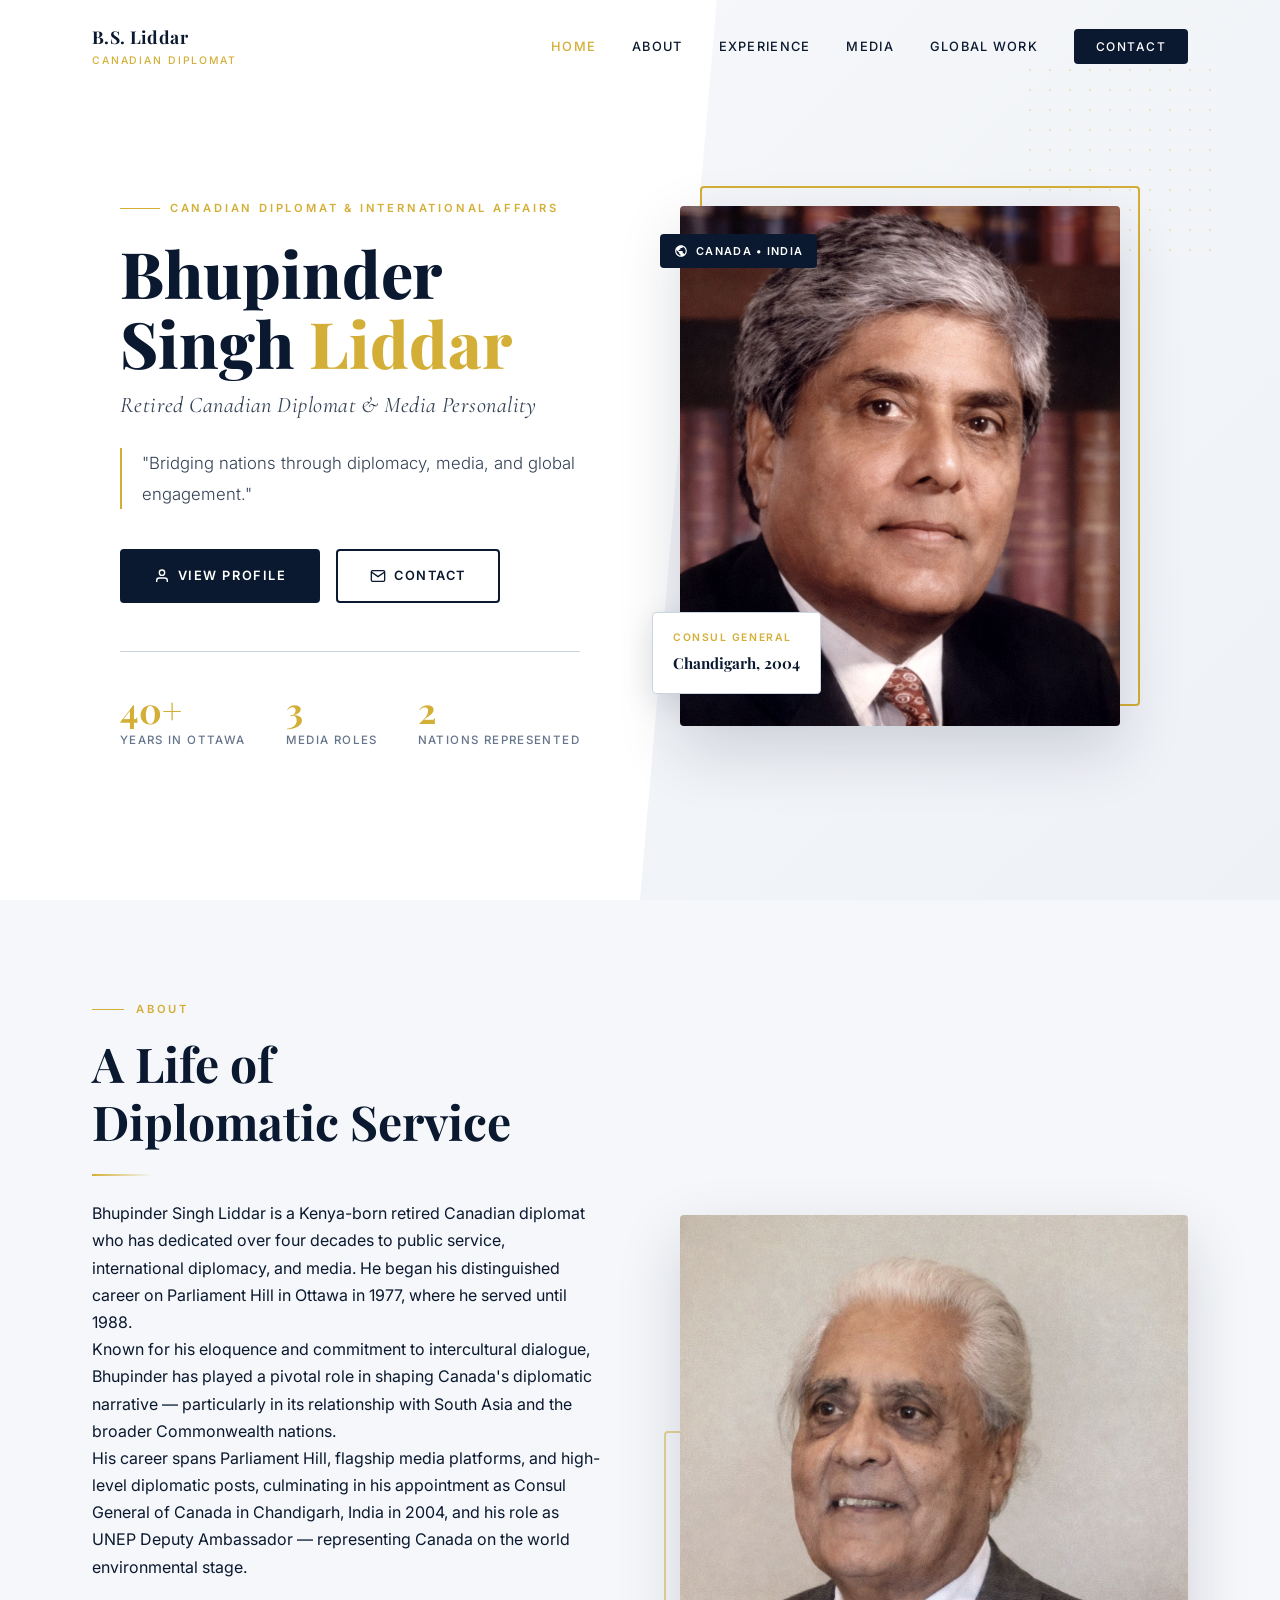
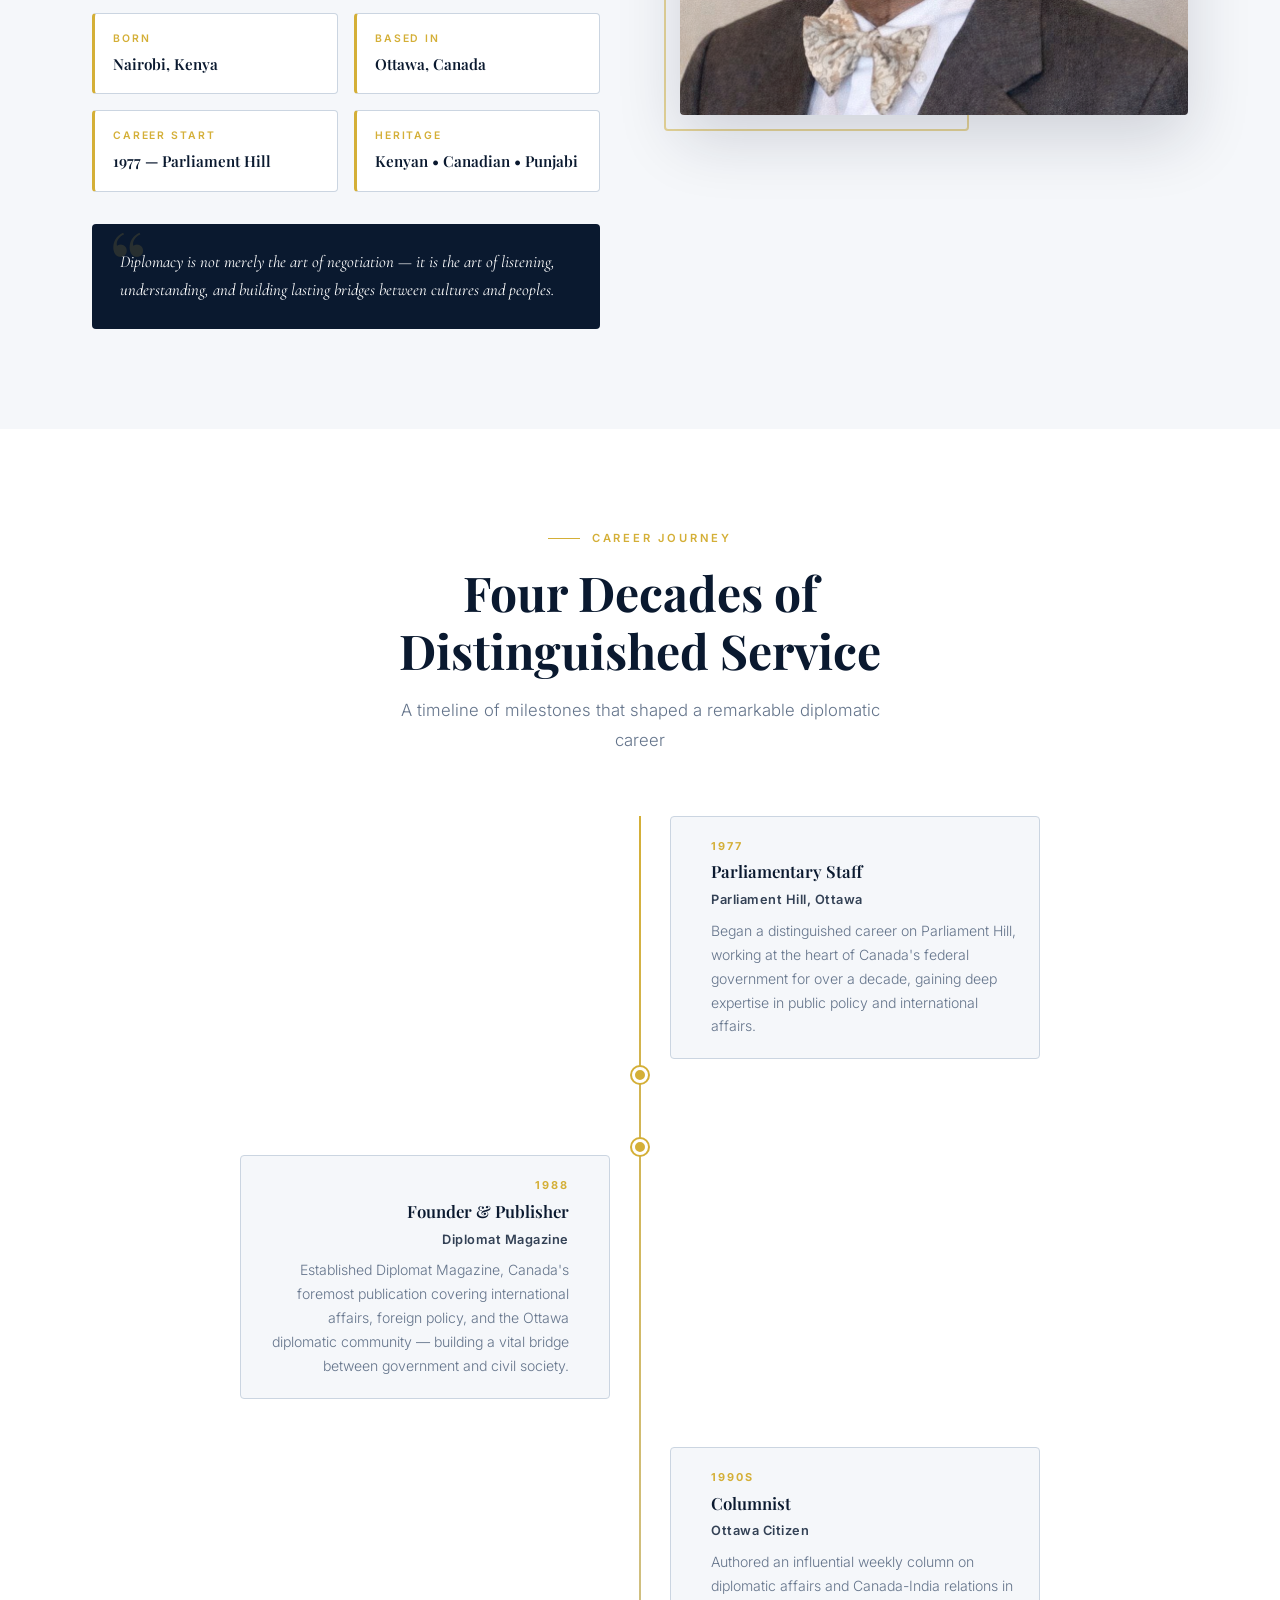
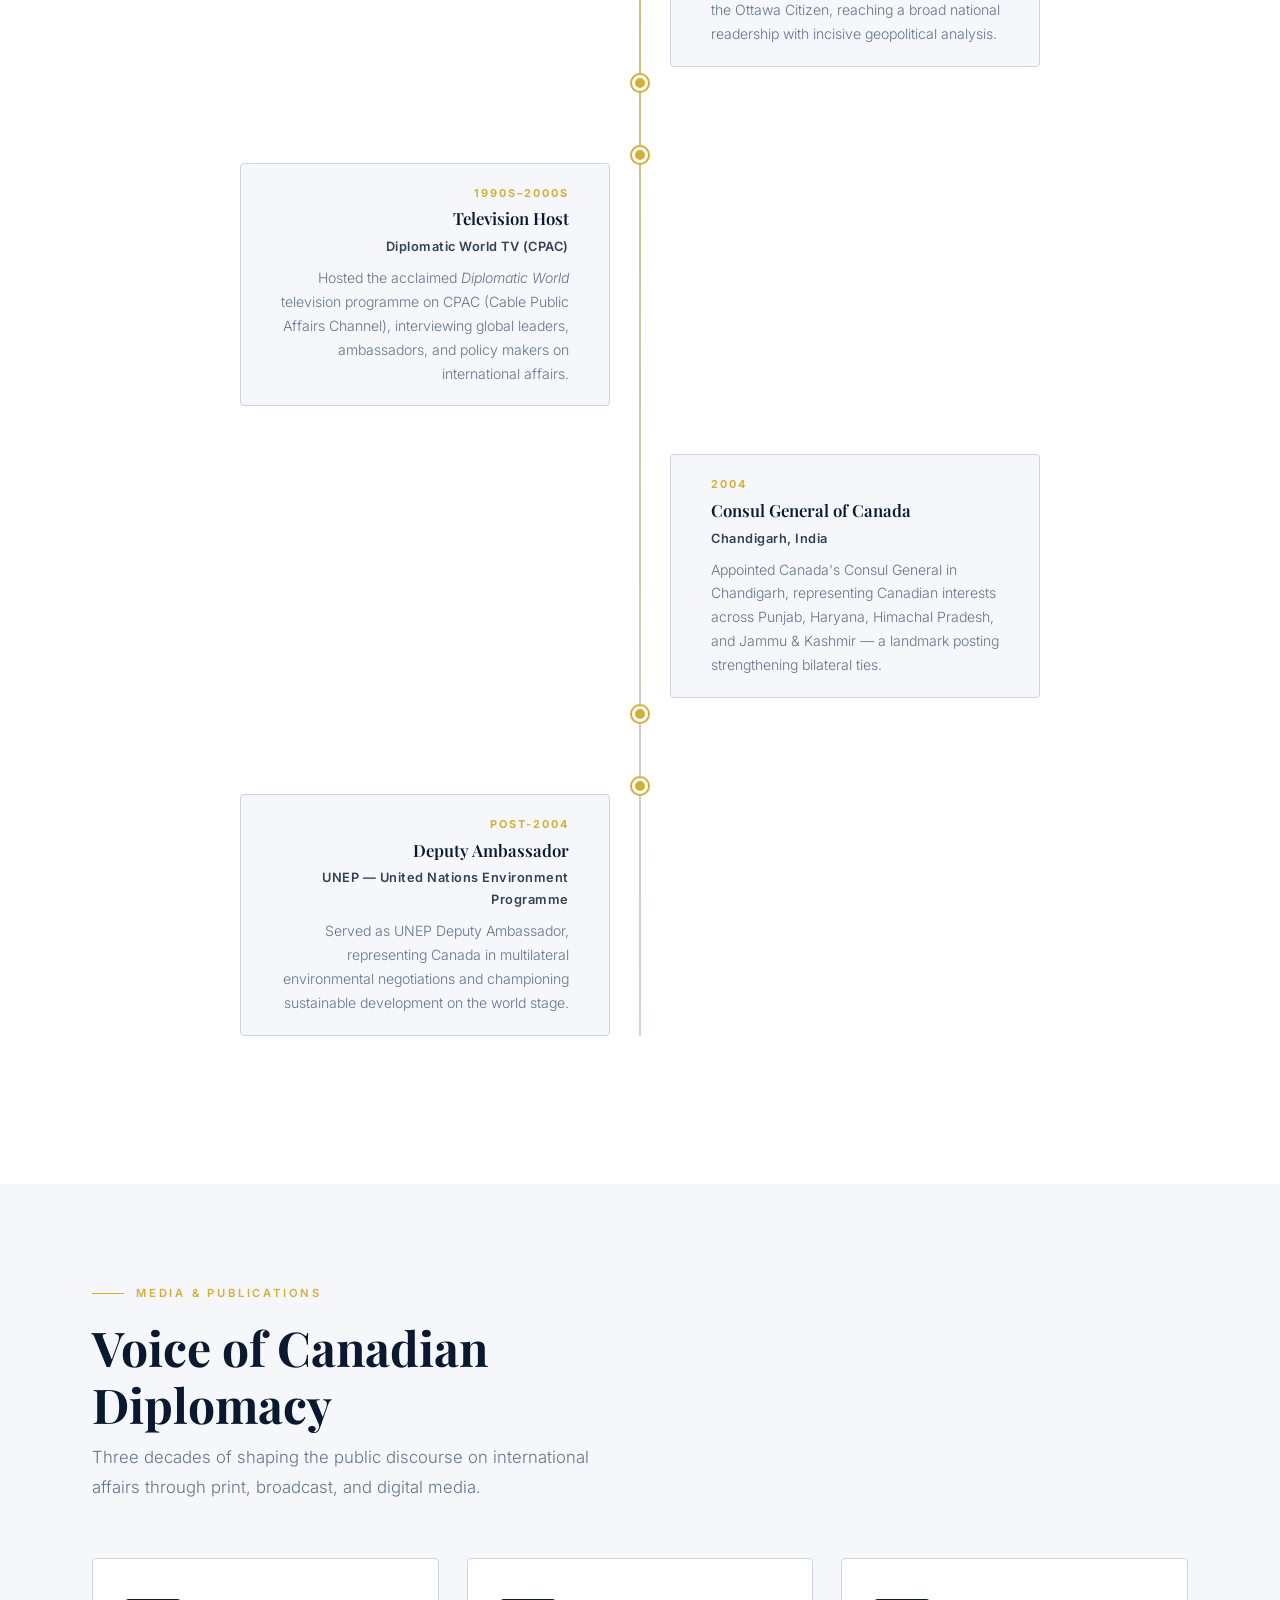
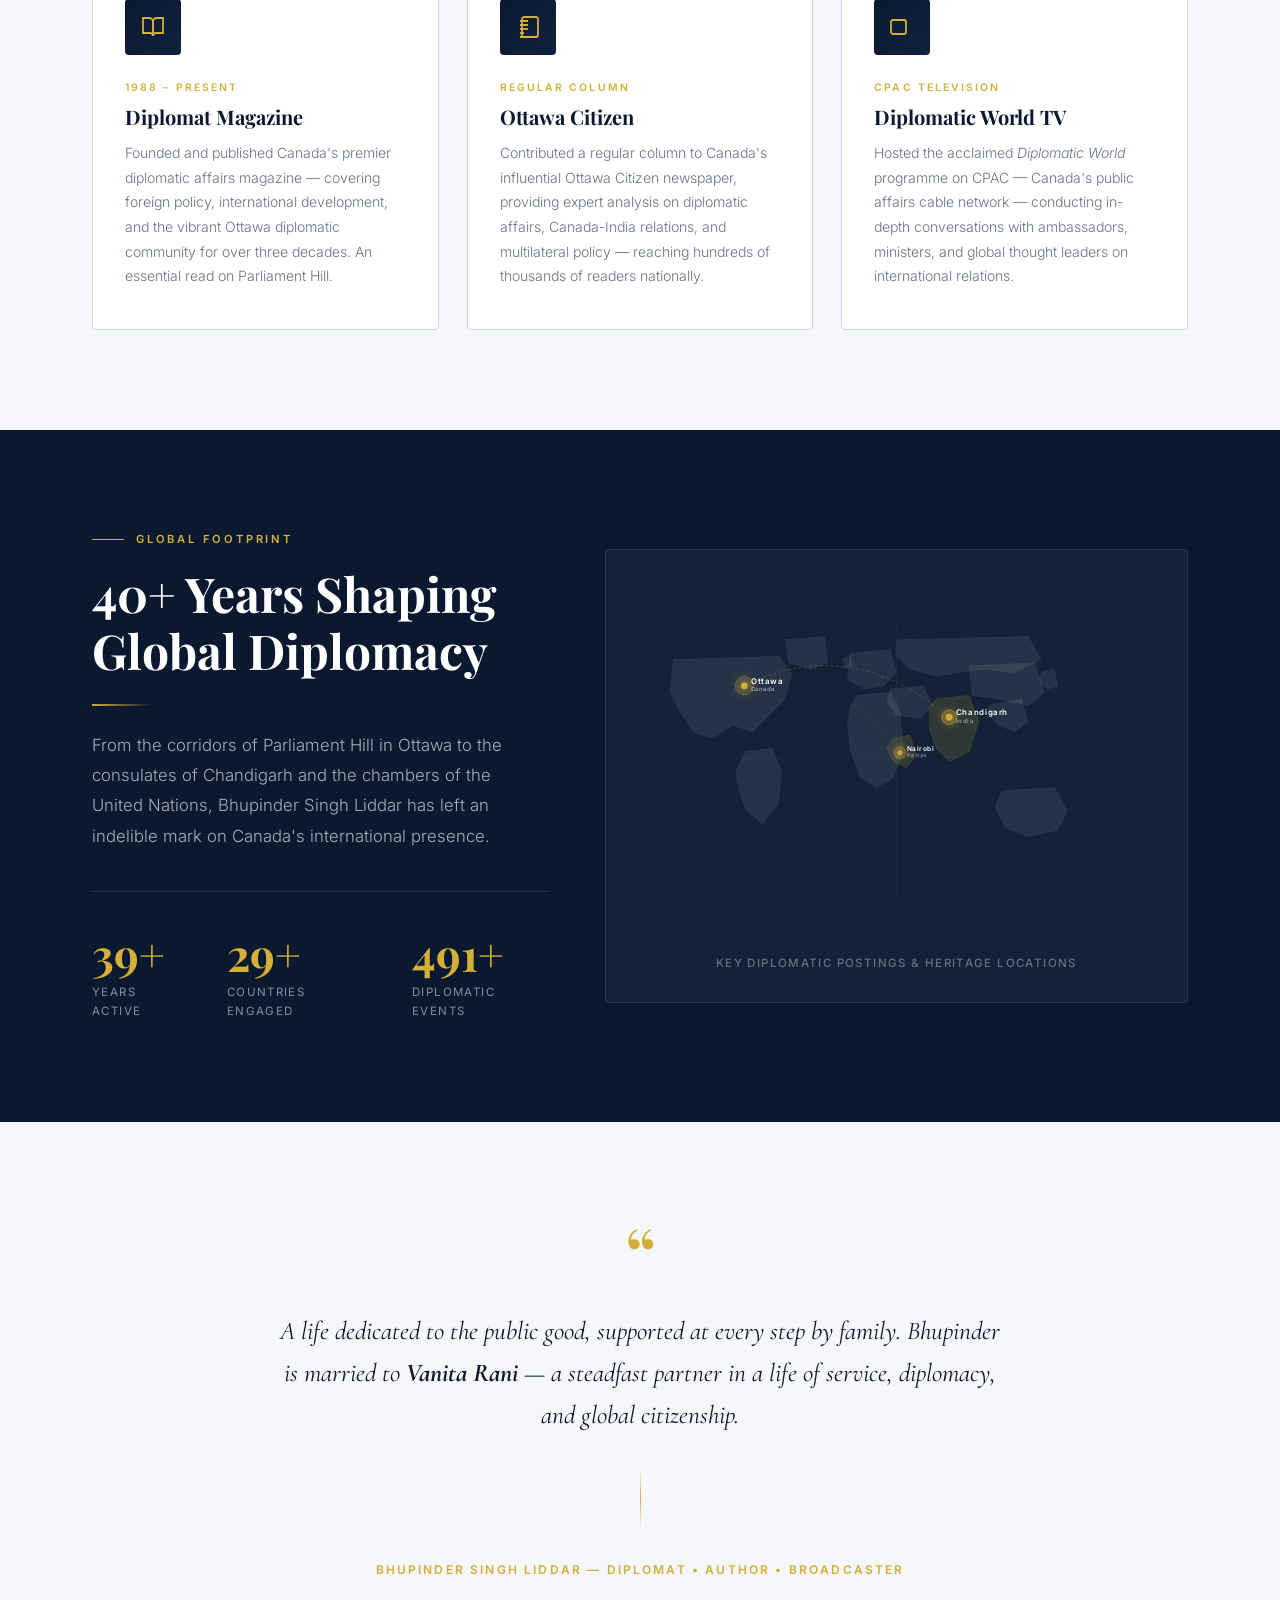
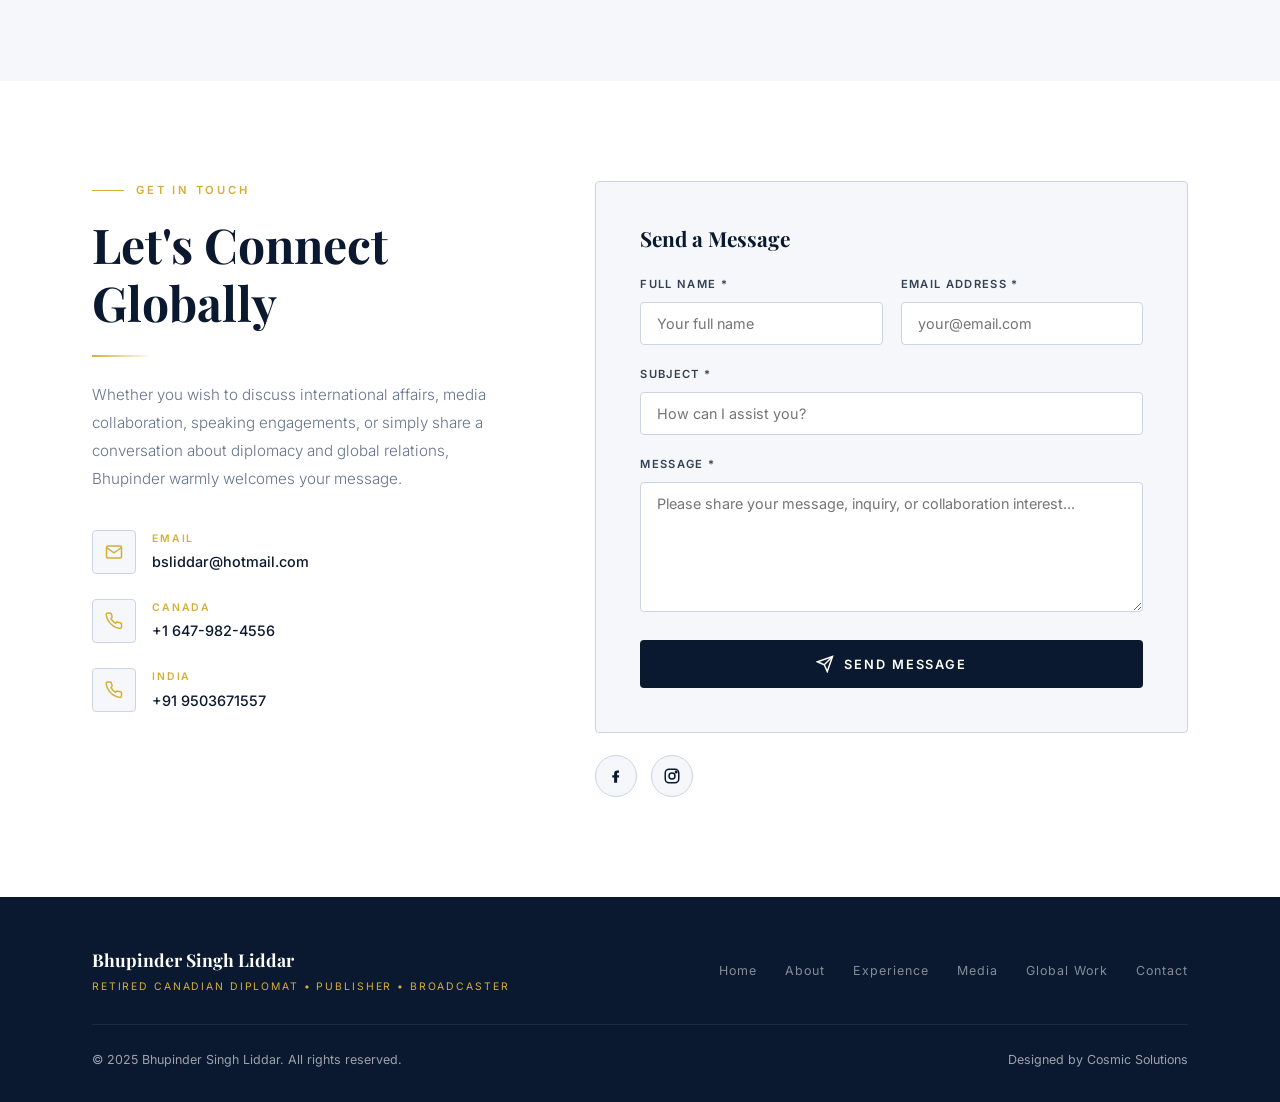
==== index.html @ 16ecab84 "Initial commit - Bhupinder Liddar Portfolio Website" ====
<!DOCTYPE html>
<html lang="en">
<head>
  <meta charset="UTF-8" />
  <meta name="viewport" content="width=device-width, initial-scale=1.0" />
  <meta name="description" content="Bhupinder Singh Liddar — Retired Canadian Diplomat. 40+ years bridging nations through diplomacy, media, and global engagement. Former Consul General of Canada, UNEP Deputy Ambassador." />
  <meta name="keywords" content="Bhupinder Singh Liddar, Canadian Diplomat, Consul General Canada, UNEP, Diplomat Magazine, Ottawa, Parliament Hill, India-Canada relations" />
  <meta name="author" content="Bhupinder Singh Liddar" />
  <meta property="og:title" content="Bhupinder Singh Liddar | Retired Canadian Diplomat" />
  <meta property="og:description" content="Bridging nations through diplomacy, media, and global engagement." />
  <meta property="og:type" content="website" />
  <meta name="robots" content="index, follow" />
  <title>Bhupinder Singh Liddar | Retired Canadian Diplomat</title>
  <link rel="preconnect" href="https://fonts.googleapis.com" />
  <link rel="preconnect" href="https://fonts.gstatic.com" crossorigin />
  <link rel="stylesheet" href="css/style.css" />
</head>
<body>

<!-- ===========================
     NAVBAR
     =========================== -->
<nav id="navbar" role="navigation" aria-label="Main navigation">
  <div class="container">
    <div class="nav-inner">
      <a href="#hero" class="nav-logo" aria-label="Home">
        <span class="nav-logo-name">B.S. Liddar</span>
        <span class="nav-logo-title">Canadian Diplomat</span>
      </a>
      <ul class="nav-links" role="menubar">
        <li role="none"><a href="#hero" role="menuitem">Home</a></li>
        <li role="none"><a href="#about" role="menuitem">About</a></li>
        <li role="none"><a href="#experience" role="menuitem">Experience</a></li>
        <li role="none"><a href="#media" role="menuitem">Media</a></li>
        <li role="none"><a href="#global" role="menuitem">Global Work</a></li>
        <li role="none"><a href="#contact" class="nav-cta" role="menuitem">Contact</a></li>
      </ul>
      <button class="nav-hamburger" aria-label="Toggle menu" aria-expanded="false">
        <span></span><span></span><span></span>
      </button>
    </div>
  </div>
</nav>

<!-- ===========================
     HERO SECTION
     =========================== -->
<section id="hero" aria-label="Introduction">
  <div class="hero-bg-pattern" aria-hidden="true"></div>
  <div class="hero-bg-dots" aria-hidden="true"></div>
  <div class="container">
    <div class="hero-inner">

      <!-- Left: Text -->
      <div class="hero-left">
        <div class="hero-eyebrow fade-in">
          <span class="hero-eyebrow-line"></span>
          Canadian Diplomat &amp; International Affairs
        </div>
        <h1 class="hero-name fade-in delay-1">
          Bhupinder<br/>Singh <span>Liddar</span>
        </h1>
        <p class="hero-title fade-in delay-2">Retired Canadian Diplomat &amp; Media Personality</p>
        <p class="hero-tagline fade-in delay-3">
          "Bridging nations through diplomacy, media, and global engagement."
        </p>
        <div class="hero-buttons fade-in delay-4">
          <a href="#about" class="btn-primary">
            <svg width="16" height="16" fill="none" stroke="currentColor" stroke-width="2" viewBox="0 0 24 24" aria-hidden="true"><path d="M20 21v-2a4 4 0 0 0-4-4H8a4 4 0 0 0-4 4v2"/><circle cx="12" cy="7" r="4"/></svg>
            View Profile
          </a>
          <a href="#contact" class="btn-outline">
            <svg width="16" height="16" fill="none" stroke="currentColor" stroke-width="2" viewBox="0 0 24 24" aria-hidden="true"><path d="M4 4h16c1.1 0 2 .9 2 2v12c0 1.1-.9 2-2 2H4c-1.1 0-2-.9-2-2V6c0-1.1.9-2 2-2z"/><polyline points="22,6 12,13 2,6"/></svg>
            Contact
          </a>
        </div>
        <div class="hero-stats fade-in delay-5">
          <div>
            <div class="hero-stat-number"><span data-target="40">0</span><span>+</span></div>
            <div class="hero-stat-label">Years in Ottawa</div>
          </div>
          <div>
            <div class="hero-stat-number"><span data-target="3">0</span></div>
            <div class="hero-stat-label">Media Roles</div>
          </div>
          <div>
            <div class="hero-stat-number"><span data-target="2">0</span></div>
            <div class="hero-stat-label">Nations Represented</div>
          </div>
        </div>
      </div>

      <!-- Right: Image -->
      <div class="hero-right fade-in-right delay-2">
        <div class="hero-image-wrapper">
          <div class="hero-image-frame" aria-hidden="true"></div>
          <div class="hero-flag-badge">
            <svg width="14" height="14" fill="currentColor" viewBox="0 0 24 24" aria-hidden="true"><path d="M12 2C6.48 2 2 6.48 2 12s4.48 10 10 10 10-4.48 10-10S17.52 2 12 2zm-1 17.93c-3.95-.49-7-3.85-7-7.93 0-.62.08-1.21.21-1.79L9 15v1c0 1.1.9 2 2 2v1.93zm6.9-2.54c-.26-.81-1-1.39-1.9-1.39h-1v-3c0-.55-.45-1-1-1H8v-2h2c.55 0 1-.45 1-1V7h2c1.1 0 2-.9 2-2v-.41c2.93 1.19 5 4.06 5 7.41 0 2.08-.8 3.97-2.1 5.39z"/></svg>
            Canada &bull; India
          </div>
          <img
            src="images/profile-3.png"
            alt="Bhupinder Singh Liddar — Retired Canadian Diplomat"
            class="hero-image"
            loading="eager"
            width="440"
            height="520"
          />
          <div class="hero-badge">
            <div class="hero-badge-top">Consul General</div>
            <div class="hero-badge-text">Chandigarh, 2004</div>
          </div>
        </div>
      </div>

    </div>
  </div>
</section>

<!-- ===========================
     ABOUT SECTION
     =========================== -->
<section id="about" class="section-pad" aria-labelledby="about-heading">
  <div class="container">
    <div class="about-grid">

      <!-- Left: Text -->
      <div class="fade-in-left">
        <p class="section-label">About</p>
        <h2 class="section-title" id="about-heading">A Life of<br/>Diplomatic Service</h2>
        <div class="divider"></div>
        <p>Bhupinder Singh Liddar is a Kenya-born retired Canadian diplomat who has dedicated over four decades to public service, international diplomacy, and media. He began his distinguished career on Parliament Hill in Ottawa in 1977, where he served until 1988.</p>
        <p>Known for his eloquence and commitment to intercultural dialogue, Bhupinder has played a pivotal role in shaping Canada's diplomatic narrative — particularly in its relationship with South Asia and the broader Commonwealth nations.</p>
        <p>His career spans Parliament Hill, flagship media platforms, and high-level diplomatic posts, culminating in his appointment as Consul General of Canada in Chandigarh, India in 2004, and his role as UNEP Deputy Ambassador — representing Canada on the world environmental stage.</p>
        <div class="about-highlights">
          <div class="about-highlight-item fade-in delay-1">
            <div class="about-highlight-label">Born</div>
            <div class="about-highlight-val">Nairobi, Kenya</div>
          </div>
          <div class="about-highlight-item fade-in delay-2">
            <div class="about-highlight-label">Based in</div>
            <div class="about-highlight-val">Ottawa, Canada</div>
          </div>
          <div class="about-highlight-item fade-in delay-3">
            <div class="about-highlight-label">Career Start</div>
            <div class="about-highlight-val">1977 — Parliament Hill</div>
          </div>
          <div class="about-highlight-item fade-in delay-4">
            <div class="about-highlight-label">Heritage</div>
            <div class="about-highlight-val">Kenyan &bull; Canadian &bull; Punjabi</div>
          </div>
        </div>
        <blockquote class="about-quote-block fade-in delay-5">
          <p class="about-quote-text">Diplomacy is not merely the art of negotiation — it is the art of listening, understanding, and building lasting bridges between cultures and peoples.</p>
        </blockquote>
      </div>

      <!-- Right: Image -->
      <div class="about-image-col fade-in-right delay-2">
        <img
          src="images/profile-4.png"
          alt="Bhupinder Singh Liddar at a formal diplomatic event"
          class="about-image"
          loading="lazy"
          width="520"
          height="500"
        />
        <div class="about-image-accent" aria-hidden="true"></div>
      </div>
    </div>
  </div>
</section>

<!-- ===========================
     EXPERIENCE TIMELINE
     =========================== -->
<section id="experience" class="section-pad" aria-labelledby="experience-heading">
  <div class="container">
    <div style="text-align:center; margin-bottom: 16px;">
      <p class="section-label" style="justify-content: center;">Career Journey</p>
      <h2 class="section-title" id="experience-heading" style="text-align:center;">Four Decades of<br/>Distinguished Service</h2>
      <p class="section-subtitle" style="margin: 16px auto 0; text-align:center;">A timeline of milestones that shaped a remarkable diplomatic career</p>
    </div>
    <div class="timeline-wrapper" role="list">
      <div class="timeline-line" aria-hidden="true"></div>

      <div class="timeline-item fade-in delay-1" role="listitem">
        <div class="timeline-content">
          <div class="timeline-year">1977</div>
          <div class="timeline-role">Parliamentary Staff</div>
          <div class="timeline-org">Parliament Hill, Ottawa</div>
          <div class="timeline-desc">Began a distinguished career on Parliament Hill, working at the heart of Canada's federal government for over a decade, gaining deep expertise in public policy and international affairs.</div>
        </div>
        <div class="timeline-dot"><div class="timeline-dot-inner"></div></div>
        <div class="timeline-empty"></div>
      </div>

      <div class="timeline-item fade-in delay-2" role="listitem">
        <div class="timeline-empty"></div>
        <div class="timeline-dot"><div class="timeline-dot-inner"></div></div>
        <div class="timeline-content">
          <div class="timeline-year">1988</div>
          <div class="timeline-role">Founder &amp; Publisher</div>
          <div class="timeline-org">Diplomat Magazine</div>
          <div class="timeline-desc">Established Diplomat Magazine, Canada's foremost publication covering international affairs, foreign policy, and the Ottawa diplomatic community — building a vital bridge between government and civil society.</div>
        </div>
      </div>

      <div class="timeline-item fade-in delay-3" role="listitem">
        <div class="timeline-content">
          <div class="timeline-year">1990s</div>
          <div class="timeline-role">Columnist</div>
          <div class="timeline-org">Ottawa Citizen</div>
          <div class="timeline-desc">Authored an influential weekly column on diplomatic affairs and Canada-India relations in the Ottawa Citizen, reaching a broad national readership with incisive geopolitical analysis.</div>
        </div>
        <div class="timeline-dot"><div class="timeline-dot-inner"></div></div>
        <div class="timeline-empty"></div>
      </div>

      <div class="timeline-item fade-in delay-4" role="listitem">
        <div class="timeline-empty"></div>
        <div class="timeline-dot"><div class="timeline-dot-inner"></div></div>
        <div class="timeline-content">
          <div class="timeline-year">1990s–2000s</div>
          <div class="timeline-role">Television Host</div>
          <div class="timeline-org">Diplomatic World TV (CPAC)</div>
          <div class="timeline-desc">Hosted the acclaimed <em>Diplomatic World</em> television programme on CPAC (Cable Public Affairs Channel), interviewing global leaders, ambassadors, and policy makers on international affairs.</div>
        </div>
      </div>

      <div class="timeline-item fade-in delay-5" role="listitem">
        <div class="timeline-content">
          <div class="timeline-year">2004</div>
          <div class="timeline-role">Consul General of Canada</div>
          <div class="timeline-org">Chandigarh, India</div>
          <div class="timeline-desc">Appointed Canada's Consul General in Chandigarh, representing Canadian interests across Punjab, Haryana, Himachal Pradesh, and Jammu &amp; Kashmir — a landmark posting strengthening bilateral ties.</div>
        </div>
        <div class="timeline-dot"><div class="timeline-dot-inner"></div></div>
        <div class="timeline-empty"></div>
      </div>

      <div class="timeline-item fade-in delay-1" role="listitem">
        <div class="timeline-empty"></div>
        <div class="timeline-dot"><div class="timeline-dot-inner"></div></div>
        <div class="timeline-content">
          <div class="timeline-year">Post-2004</div>
          <div class="timeline-role">Deputy Ambassador</div>
          <div class="timeline-org">UNEP — United Nations Environment Programme</div>
          <div class="timeline-desc">Served as UNEP Deputy Ambassador, representing Canada in multilateral environmental negotiations and championing sustainable development on the world stage.</div>
        </div>
      </div>

    </div>
  </div>
</section>

<!-- ===========================
     MEDIA SECTION
     =========================== -->
<section id="media" class="section-pad" aria-labelledby="media-heading">
  <div class="container">
    <p class="section-label fade-in">Media &amp; Publications</p>
    <h2 class="section-title fade-in delay-1" id="media-heading">Voice of Canadian<br/>Diplomacy</h2>
    <p class="section-subtitle fade-in delay-2">Three decades of shaping the public discourse on international affairs through print, broadcast, and digital media.</p>
    <div class="media-grid">

      <article class="media-card fade-in delay-1">
        <div class="media-icon">
          <svg width="24" height="24" fill="none" stroke="currentColor" stroke-width="1.8" viewBox="0 0 24 24" aria-hidden="true"><path d="M2 3h6a4 4 0 0 1 4 4v14a3 3 0 0 0-3-3H2z"/><path d="M22 3h-6a4 4 0 0 0-4 4v14a3 3 0 0 1 3-3h7z"/></svg>
        </div>
        <div class="media-card-label">1988 – Present</div>
        <h3 class="media-card-title">Diplomat Magazine</h3>
        <p class="media-card-desc">Founded and published Canada's premier diplomatic affairs magazine — covering foreign policy, international development, and the vibrant Ottawa diplomatic community for over three decades. An essential read on Parliament Hill.</p>
      </article>

      <article class="media-card fade-in delay-2">
        <div class="media-icon">
          <svg width="24" height="24" fill="none" stroke="currentColor" stroke-width="1.8" viewBox="0 0 24 24" aria-hidden="true"><path d="M4 22h16a2 2 0 0 0 2-2V4a2 2 0 0 0-2-2H8a2 2 0 0 0-2 2v16a2 2 0 0 0 2 2z"/><path d="M4 6h8"/><path d="M4 10h8"/><path d="M4 14h8"/><path d="M4 18h4"/></svg>
        </div>
        <div class="media-card-label">Regular Column</div>
        <h3 class="media-card-title">Ottawa Citizen</h3>
        <p class="media-card-desc">Contributed a regular column to Canada's influential Ottawa Citizen newspaper, providing expert analysis on diplomatic affairs, Canada-India relations, and multilateral policy — reaching hundreds of thousands of readers nationally.</p>
      </article>

      <article class="media-card fade-in delay-3">
        <div class="media-icon">
          <svg width="24" height="24" fill="none" stroke="currentColor" stroke-width="1.8" viewBox="0 0 24 24" aria-hidden="true"><m:path d="M23 7l-7 5 7 5V7z"/><rect x="1" y="5" width="15" height="14" rx="2" ry="2"/></svg>
        </div>
        <div class="media-card-label">CPAC Television</div>
        <h3 class="media-card-title">Diplomatic World TV</h3>
        <p class="media-card-desc">Hosted the acclaimed <em>Diplomatic World</em> programme on CPAC — Canada's public affairs cable network — conducting in-depth conversations with ambassadors, ministers, and global thought leaders on international relations.</p>
      </article>

    </div>
  </div>
</section>

<!-- ===========================
     GLOBAL WORK SECTION
     =========================== -->
<section id="global" class="section-pad" aria-labelledby="global-heading">
  <div class="container">
    <div class="global-grid">

      <div class="global-left">
        <p class="section-label fade-in-left">Global Footprint</p>
        <h2 class="section-title fade-in-left delay-1" id="global-heading">40+ Years Shaping<br/>Global Diplomacy</h2>
        <div class="divider fade-in-left delay-2"></div>
        <p class="section-subtitle fade-in-left delay-2">From the corridors of Parliament Hill in Ottawa to the consulates of Chandigarh and the chambers of the United Nations, Bhupinder Singh Liddar has left an indelible mark on Canada's international presence.</p>
        <div class="global-stat-row fade-in-left delay-3">
          <div>
            <div class="global-stat-number"><span data-target="40">0</span>+</div>
            <div class="global-stat-label">Years Active</div>
          </div>
          <div>
            <div class="global-stat-number"><span data-target="30">0</span>+</div>
            <div class="global-stat-label">Countries Engaged</div>
          </div>
          <div>
            <div class="global-stat-number"><span data-target="500">0</span>+</div>
            <div class="global-stat-label">Diplomatic Events</div>
          </div>
        </div>
      </div>

      <!-- World Map SVG -->
      <div class="global-map-container fade-in-right delay-2">
        <svg class="world-svg" viewBox="0 0 800 420" xmlns="http://www.w3.org/2000/svg" role="img" aria-label="World map showing diplomatic locations">
          <title>World map with diplomatic markers</title>
          <!-- Simplified world landmasses -->
          <!-- North America -->
          <path class="map-country" d="M60,60 L220,55 L240,80 L230,120 L200,150 L180,170 L150,160 L120,180 L90,170 L70,140 L55,110 Z"/>
          <!-- Greenland -->
          <path class="map-country" d="M230,30 L290,25 L295,65 L270,75 L235,65 Z"/>
          <!-- South America -->
          <path class="map-country" d="M170,200 L210,195 L225,230 L220,280 L195,310 L170,290 L160,260 L155,230 Z"/>
          <!-- Europe -->
          <path class="map-country" d="M330,50 L390,45 L400,80 L380,100 L350,105 L325,90 Z"/>
          <!-- Africa -->
          <path class="map-country" d="M340,115 L390,110 L405,140 L410,195 L395,240 L370,255 L345,240 L330,200 L325,160 L330,130 Z"/>
          <!-- Russia / Asia North -->
          <path class="map-country" d="M400,30 L600,25 L620,60 L580,80 L530,75 L460,85 L420,75 L400,55 Z"/>
          <!-- Middle East -->
          <path class="map-country" d="M390,105 L440,100 L455,130 L435,150 L400,145 L385,125 Z"/>
          <!-- South Asia (India) -->
          <path class="map-country" d="M460,120 L510,115 L525,155 L510,200 L480,215 L460,195 L450,165 L450,135 Z" style="fill:rgba(212,175,55,0.15); stroke:rgba(212,175,55,0.4)"/>
          <!-- Southeast Asia -->
          <path class="map-country" d="M540,130 L590,120 L600,155 L580,170 L555,160 L540,145 Z"/>
          <!-- China / East Asia -->
          <path class="map-country" d="M510,70 L610,65 L625,110 L600,130 L555,120 L515,115 Z"/>
          <!-- Japan -->
          <path class="map-country" d="M620,80 L640,75 L645,100 L630,105 L618,95 Z"/>
          <!-- Australia -->
          <path class="map-country" d="M560,260 L640,255 L660,290 L645,320 L600,330 L565,315 L550,285 Z"/>
          <!-- UK / British Isles -->
          <path class="map-country" d="M318,58 L330,54 L332,70 L320,73 Z"/>
          <!-- East Africa (Kenya) -->
          <path class="map-country" d="M395,180 L420,175 L430,205 L415,225 L395,215 L385,195 Z" style="fill:rgba(212,175,55,0.15); stroke:rgba(212,175,55,0.4)"/>

          <!-- Grid lines (subtle) -->
          <line x1="0" y1="210" x2="800" y2="210" stroke="rgba(255,255,255,0.06)" stroke-width="1"/>
          <line x1="400" y1="0" x2="400" y2="420" stroke="rgba(255,255,255,0.06)" stroke-width="1"/>

          <!-- MARKERS -->
          <!-- Ottawa, Canada -->
          <g class="map-marker" role="img" aria-label="Ottawa, Canada">
            <circle cx="168" cy="100" r="10" fill="rgba(212,175,55,0.2)" stroke="var(--gold)" stroke-width="1">
              <animate attributeName="r" values="10;16;10" dur="2.5s" repeatCount="indefinite"/>
              <animate attributeName="opacity" values="1;0.3;1" dur="2.5s" repeatCount="indefinite"/>
            </circle>
            <circle cx="168" cy="100" r="5" fill="var(--gold)"/>
            <text x="178" y="97" class="map-label">Ottawa</text>
            <text x="178" y="108" class="map-label" style="fill:rgba(255,255,255,0.5); font-size:9px;">Canada</text>
          </g>

          <!-- Chandigarh, India -->
          <g class="map-marker" role="img" aria-label="Chandigarh, India">
            <circle cx="480" cy="148" r="10" fill="rgba(212,175,55,0.2)" stroke="var(--gold)" stroke-width="1">
              <animate attributeName="r" values="10;16;10" dur="3s" repeatCount="indefinite"/>
              <animate attributeName="opacity" values="1;0.3;1" dur="3s" repeatCount="indefinite"/>
            </circle>
            <circle cx="480" cy="148" r="5" fill="var(--gold)"/>
            <text x="490" y="145" class="map-label">Chandigarh</text>
            <text x="490" y="156" class="map-label" style="fill:rgba(255,255,255,0.5); font-size:9px;">India</text>
          </g>

          <!-- Nairobi, Kenya -->
          <g class="map-marker" role="img" aria-label="Nairobi, Kenya">
            <circle cx="405" cy="202" r="8" fill="rgba(212,175,55,0.15)" stroke="rgba(212,175,55,0.7)" stroke-width="1">
              <animate attributeName="r" values="8;13;8" dur="3.5s" repeatCount="indefinite"/>
              <animate attributeName="opacity" values="1;0.3;1" dur="3.5s" repeatCount="indefinite"/>
            </circle>
            <circle cx="405" cy="202" r="4" fill="rgba(212,175,55,0.8)"/>
            <text x="415" y="199" class="map-label" style="font-size:10px;">Nairobi</text>
            <text x="415" y="209" class="map-label" style="fill:rgba(255,255,255,0.4); font-size:9px;">Kenya</text>
          </g>

          <!-- Connection line Canada → India -->
          <path d="M168,100 Q330,20 480,148" stroke="rgba(212,175,55,0.25)" stroke-width="1.5" fill="none" stroke-dasharray="4,4"/>
          <!-- Connection line Canada → Kenya -->
          <path d="M168,100 Q290,50 405,202" stroke="rgba(212,175,55,0.15)" stroke-width="1" fill="none" stroke-dasharray="3,5"/>
        </svg>
        <p style="text-align:center; color:rgba(255,255,255,0.35); font-size:0.72rem; letter-spacing:0.12em; text-transform:uppercase; margin-top:16px; font-weight:500;">Key Diplomatic Postings &amp; Heritage Locations</p>
      </div>

    </div>
  </div>
</section>

<!-- ===========================
     PERSONAL SECTION
     =========================== -->
<section id="personal" class="section-pad" aria-label="Personal quote">
  <div class="container">
    <div class="personal-inner">
      <span class="personal-quote-mark fade-in" aria-hidden="true">&ldquo;</span>
      <blockquote class="personal-quote fade-in delay-1">
        A life dedicated to the public good, supported at every step by family.
        Bhupinder is married to <strong>Vanita Rani</strong> — a steadfast partner
        in a life of service, diplomacy, and global citizenship.
      </blockquote>
      <div class="personal-divider fade-in delay-2" aria-hidden="true"></div>
      <p class="personal-credit fade-in delay-3">Bhupinder Singh Liddar &mdash; Diplomat &bull; Author &bull; Broadcaster</p>
    </div>
  </div>
</section>

<!-- ===========================
     CONTACT SECTION
     =========================== -->
<section id="contact" class="section-pad" aria-labelledby="contact-heading">
  <div class="container">
    <div class="contact-grid">

      <!-- Left: Info -->
      <div class="fade-in-left">
        <p class="section-label">Get In Touch</p>
        <h2 class="section-title" id="contact-heading">Let's Connect<br/>Globally</h2>
        <div class="divider"></div>
        <p style="color:var(--text-muted); font-size:0.95rem; line-height:1.85; font-weight:300;">Whether you wish to discuss international affairs, media collaboration, speaking engagements, or simply share a conversation about diplomacy and global relations, Bhupinder warmly welcomes your message.</p>
        <div class="contact-info-items">
          <div class="contact-info-item fade-in delay-1">
            <div class="contact-info-icon" aria-hidden="true">
              <svg width="18" height="18" fill="none" stroke="currentColor" stroke-width="2" viewBox="0 0 24 24"><path d="M4 4h16c1.1 0 2 .9 2 2v12c0 1.1-.9 2-2 2H4c-1.1 0-2-.9-2-2V6c0-1.1.9-2 2-2z"/><polyline points="22,6 12,13 2,6"/></svg>
            </div>
            <div>
              <div class="contact-info-label">Email</div>
              <div class="contact-info-value"><a href="mailto:bsliddar@hotmail.com" style="color:var(--navy); transition:color 0.2s;" onmouseover="this.style.color='var(--gold)'" onmouseout="this.style.color='var(--navy)'">bsliddar@hotmail.com</a></div>
            </div>
          </div>
          <div class="contact-info-item fade-in delay-2">
            <div class="contact-info-icon" aria-hidden="true">
              <svg width="18" height="18" fill="none" stroke="currentColor" stroke-width="2" viewBox="0 0 24 24"><path d="M22 16.92v3a2 2 0 0 1-2.18 2 19.79 19.79 0 0 1-8.63-3.07A19.5 19.5 0 0 1 4.69 12 19.79 19.79 0 0 1 1.61 3.4a2 2 0 0 1 1.99-2.18h3a2 2 0 0 1 2 1.72c.127.96.361 1.903.7 2.81a2 2 0 0 1-.45 2.11L7.91 8.96a16 16 0 0 0 6.13 6.13l.98-.98a2 2 0 0 1 2.11-.45c.907.339 1.85.573 2.81.7A2 2 0 0 1 22 16.92z"/></svg>
            </div>
            <div>
              <div class="contact-info-label">Canada</div>
              <div class="contact-info-value"><a href="tel:+16479824556" style="color:var(--navy);">+1 647-982-4556</a></div>
            </div>
          </div>
          <div class="contact-info-item fade-in delay-3">
            <div class="contact-info-icon" aria-hidden="true">
              <svg width="18" height="18" fill="none" stroke="currentColor" stroke-width="2" viewBox="0 0 24 24"><path d="M22 16.92v3a2 2 0 0 1-2.18 2 19.79 19.79 0 0 1-8.63-3.07A19.5 19.5 0 0 1 4.69 12 19.79 19.79 0 0 1 1.61 3.4a2 2 0 0 1 1.99-2.18h3a2 2 0 0 1 2 1.72c.127.96.361 1.903.7 2.81a2 2 0 0 1-.45 2.11L7.91 8.96a16 16 0 0 0 6.13 6.13l.98-.98a2 2 0 0 1 2.11-.45c.907.339 1.85.573 2.81.7A2 2 0 0 1 22 16.92z"/></svg>
            </div>
            <div>
              <div class="contact-info-label">India</div>
              <div class="contact-info-value"><a href="tel:+919503671557" style="color:var(--navy);">+91 9503671557</a></div>
            </div>
          </div>
        </div>
      </div>

      <!-- Right: Form -->
      <div class="fade-in-right delay-2">
        <div class="contact-form">
          <h3 style="font-family:'Playfair Display',serif; font-size:1.3rem; color:var(--navy); margin-bottom:24px; font-weight:700;">Send a Message</h3>
          <form id="contactForm" action="contact.php" method="POST" novalidate>
            <div class="form-row">
              <div class="form-group">
                <label for="name">Full Name *</label>
                <input type="text" id="name" name="name" placeholder="Your full name" required autocomplete="name" />
              </div>
              <div class="form-group">
                <label for="email">Email Address *</label>
                <input type="email" id="email" name="email" placeholder="your@email.com" required autocomplete="email" />
              </div>
            </div>
            <div class="form-group">
              <label for="subject">Subject *</label>
              <input type="text" id="subject" name="subject" placeholder="How can I assist you?" required />
            </div>
            <div class="form-group">
              <label for="message">Message *</label>
              <textarea id="message" name="message" placeholder="Please share your message, inquiry, or collaboration interest..." required></textarea>
            </div>
            <button type="submit" class="btn-submit">
              <svg width="18" height="18" fill="none" stroke="currentColor" stroke-width="2" viewBox="0 0 24 24" aria-hidden="true"><line x1="22" y1="2" x2="11" y2="13"/><polygon points="22 2 15 22 11 13 2 9 22 2"/></svg>
              Send Message
            </button>
            <div class="form-success" role="alert">✓ Thank you! Your message has been sent successfully. Mr. Liddar will respond shortly.</div>
            <div class="form-error" role="alert">✗ There was an issue sending your message. Please try again or contact directly via email.</div>
          </form>
        </div>
        <div class="contact-socials fade-in delay-3" aria-label="Social media links">
          <a href="https://www.facebook.com/bsliddar/" class="contact-social-link" target="_blank" rel="noopener noreferrer" aria-label="Facebook profile">
            <span class="contact-social-icon" aria-hidden="true">
              <svg width="18" height="18" viewBox="0 0 24 24" fill="currentColor">
                <path d="M13.5 21v-7h2.3l.4-3h-2.7V9.1c0-.9.3-1.6 1.6-1.6H16V4.8c-.5-.1-1.4-.2-2.4-.2-2.4 0-4.1 1.5-4.1 4.3V11H7v3h2.5v7h4z"/>
              </svg>
            </span>
          
          </a>
          <a href="https://www.instagram.com/bsliddar/" class="contact-social-link" target="_blank" rel="noopener noreferrer" aria-label="Instagram profile">
            <span class="contact-social-icon" aria-hidden="true">
              <svg width="18" height="18" viewBox="0 0 24 24" fill="none" stroke="currentColor" stroke-width="2">
                <rect x="3" y="3" width="18" height="18" rx="5"></rect>
                <circle cx="12" cy="12" r="4"></circle>
                <circle cx="17.5" cy="6.5" r="1"></circle>
              </svg>
            </span>
            
          </a>
        </div>
      </div>

    </div>
  </div>
</section>

<!-- ===========================
     FOOTER
     =========================== -->
<footer role="contentinfo">
  <div class="container">
    <div class="footer-inner">
      <div>
        <div class="footer-logo-name">Bhupinder Singh Liddar</div>
        <div class="footer-logo-title">Retired Canadian Diplomat &bull; Publisher &bull; Broadcaster</div>
      </div>
      <nav class="footer-links" aria-label="Footer navigation">
        <a href="#hero">Home</a>
        <a href="#about">About</a>
        <a href="#experience">Experience</a>
        <a href="#media">Media</a>
        <a href="#global">Global Work</a>
        <a href="#contact">Contact</a>
      </nav>
    </div>
    <div class="footer-bottom">
      <p class="footer-copy">&copy; 2025 Bhupinder Singh Liddar. All rights reserved.</p>
      <p class="footer-copy">Designed by <a href="https://cosmicsolutions.co.in/" target="_blank" rel="noopener noreferrer">Cosmic Solutions</a></p>
    </div>
  </div>
</footer>

<script src="js/script.js"></script>
</body>
</html>
---- css/style.css ----
/* ===========================
   IMPORTS & VARIABLES
   =========================== */
@import url('https://fonts.googleapis.com/css2?family=Playfair+Display:ital,wght@0,400;0,500;0,600;0,700;0,800;1,400;1,500&family=Cormorant+Garamond:ital,wght@0,300;0,400;0,500;0,600;1,300;1,400&family=Inter:wght@300;400;500;600&display=swap');

:root {
  --navy: #0A192F;
  --navy-light: #112240;
  --gold: #D4AF37;
  --gold-light: #E8C84A;
  --gold-pale: #F7EFC4;
  --white: #FFFFFF;
  --off-white: #F5F7FA;
  --gray-100: #F0F2F5;
  --gray-300: #CBD5E1;
  --gray-500: #64748B;
  --gray-700: #334155;
  --text-primary: #0A192F;
  --text-secondary: #334155;
  --text-muted: #64748B;
  --shadow-sm: 0 2px 8px rgba(10,25,47,0.06);
  --shadow-md: 0 8px 32px rgba(10,25,47,0.12);
  --shadow-lg: 0 24px 64px rgba(10,25,47,0.16);
  --shadow-gold: 0 8px 32px rgba(212,175,55,0.2);
  --transition: all 0.35s cubic-bezier(0.4, 0, 0.2, 1);
  --radius: 4px;
}

/* ===========================
   RESET & BASE
   =========================== */
*, *::before, *::after { box-sizing: border-box; margin: 0; padding: 0; }
html { scroll-behavior: smooth; font-size: 16px; }
body {
  font-family: 'Inter', sans-serif;
  color: var(--text-primary);
  background: var(--white);
  line-height: 1.7;
  overflow-x: hidden;
}
img { max-width: 100%; display: block; }
a { text-decoration: none; color: inherit; }
ul { list-style: none; }

/* ===========================
   TYPOGRAPHY
   =========================== */
h1, h2, h3, h4 { font-family: 'Playfair Display', serif; line-height: 1.2; }
.section-label {
  font-family: 'Inter', sans-serif;
  font-size: 0.7rem;
  font-weight: 600;
  letter-spacing: 0.25em;
  text-transform: uppercase;
  color: var(--gold);
  display: flex;
  align-items: center;
  gap: 12px;
  margin-bottom: 16px;
}
.section-label::before {
  content: '';
  width: 32px;
  height: 1px;
  background: var(--gold);
}
.section-title {
  font-size: clamp(2rem, 4vw, 3rem);
  color: var(--navy);
  font-weight: 700;
  margin-bottom: 8px;
}
.section-subtitle {
  font-size: 1.05rem;
  color: var(--text-muted);
  font-weight: 300;
  max-width: 520px;
  line-height: 1.8;
}

/* ===========================
   UTILITIES
   =========================== */
.container { max-width: 1160px; margin: 0 auto; padding: 0 32px; }
.section-pad { padding: 100px 0; }
.gold-text { color: var(--gold); }
.divider {
  width: 60px; height: 2px;
  background: linear-gradient(90deg, var(--gold), transparent);
  margin: 24px 0;
}

/* ===========================
   FADE IN ANIMATIONS
   =========================== */
.fade-in {
  opacity: 0;
  transform: translateY(28px);
  transition: opacity 0.7s ease, transform 0.7s ease;
}
.fade-in.visible { opacity: 1; transform: translateY(0); }
.fade-in-left {
  opacity: 0; transform: translateX(-32px);
  transition: opacity 0.7s ease, transform 0.7s ease;
}
.fade-in-left.visible { opacity: 1; transform: translateX(0); }
.fade-in-right {
  opacity: 0; transform: translateX(32px);
  transition: opacity 0.7s ease, transform 0.7s ease;
}
.fade-in-right.visible { opacity: 1; transform: translateX(0); }
.delay-1 { transition-delay: 0.1s; }
.delay-2 { transition-delay: 0.2s; }
.delay-3 { transition-delay: 0.3s; }
.delay-4 { transition-delay: 0.4s; }
.delay-5 { transition-delay: 0.5s; }

/* ===========================
   NAVBAR
   =========================== */
#navbar {
  position: fixed; top: 0; left: 0; width: 100%;
  z-index: 1000;
  padding: 22px 0;
  transition: var(--transition);
}
#navbar.scrolled {
  background: rgba(255,255,255,0.97);
  box-shadow: 0 2px 24px rgba(10,25,47,0.1);
  padding: 14px 0;
  backdrop-filter: blur(12px);
}
.nav-inner {
  display: flex; align-items: center; justify-content: space-between;
}
.nav-logo {
  display: flex; flex-direction: column;
}
.nav-logo-name {
  font-family: 'Playfair Display', serif;
  font-size: 1.1rem;
  font-weight: 700;
  color: var(--navy);
  letter-spacing: 0.02em;
}
.nav-logo-title {
  font-size: 0.65rem;
  letter-spacing: 0.18em;
  text-transform: uppercase;
  color: var(--gold);
  font-weight: 500;
}
.nav-links {
  display: flex; align-items: center; gap: 36px;
}
.nav-links a {
  font-size: 0.8rem;
  font-weight: 500;
  letter-spacing: 0.1em;
  text-transform: uppercase;
  color: var(--navy);
  position: relative;
  transition: var(--transition);
}
.nav-links a::after {
  content: ''; position: absolute; bottom: -4px; left: 0;
  width: 0; height: 1px;
  background: var(--gold);
  transition: width 0.3s ease;
}
.nav-links a:hover { color: var(--gold); }
.nav-links a:hover::after { width: 100%; }
.nav-cta {
  background: var(--navy) !important;
  color: var(--white) !important;
  padding: 10px 22px !important;
  border-radius: var(--radius);
  font-size: 0.75rem !important;
  letter-spacing: 0.12em !important;
  transition: var(--transition) !important;
}
.nav-cta::after { display: none !important; }
.nav-cta:hover { background: var(--gold) !important; color: var(--navy) !important; }
.nav-hamburger {
  display: none; flex-direction: column; gap: 5px; cursor: pointer; padding: 4px;
}
.nav-hamburger span {
  width: 24px; height: 2px; background: var(--navy); transition: var(--transition);
}

/* ===========================
   HERO SECTION
   =========================== */
#hero {
  min-height: 100vh;
  background: var(--white);
  display: flex; align-items: center;
  padding: 120px 0 80px;
  position: relative;
  overflow: hidden;
}
.hero-bg-pattern {
  position: absolute; top: 0; right: 0;
  width: 50%; height: 100%;
  background: linear-gradient(135deg, #F5F7FA 0%, #EEF1F6 100%);
  clip-path: polygon(12% 0, 100% 0, 100% 100%, 0% 100%);
  z-index: 0;
}
.hero-bg-dots {
  position: absolute; top: 60px; right: 60px;
  width: 200px; height: 200px;
  background-image: radial-gradient(circle, var(--gold) 1px, transparent 1px);
  background-size: 20px 20px;
  opacity: 0.25;
  z-index: 1;
}
.hero-inner {
  display: grid;
  grid-template-columns: 1fr 1fr;
  gap: 80px;
  align-items: center;
  position: relative; z-index: 2;
}
.hero-left { padding-right: 20px; }
.hero-eyebrow {
  display: inline-flex; align-items: center; gap: 10px;
  font-size: 0.7rem;
  letter-spacing: 0.25em;
  text-transform: uppercase;
  color: var(--gold);
  font-weight: 600;
  margin-bottom: 20px;
}
.hero-eyebrow-line { width: 40px; height: 1px; background: var(--gold); }
.hero-name {
  font-size: clamp(2.6rem, 5vw, 4rem);
  font-weight: 800;
  color: var(--navy);
  line-height: 1.1;
  margin-bottom: 8px;
}
.hero-name span { color: var(--gold); }
.hero-title {
  font-family: 'Cormorant Garamond', serif;
  font-size: clamp(1.1rem, 2vw, 1.4rem);
  color: var(--text-secondary);
  font-weight: 400;
  font-style: italic;
  margin-bottom: 24px;
  letter-spacing: 0.02em;
}
.hero-tagline {
  font-size: 1.05rem;
  color: var(--text-secondary);
  line-height: 1.8;
  max-width: 460px;
  margin-bottom: 40px;
  font-weight: 300;
  border-left: 2px solid var(--gold);
  padding-left: 20px;
}
.hero-buttons { display: flex; gap: 16px; flex-wrap: wrap; }
.btn-primary {
  display: inline-flex; align-items: center; gap: 8px;
  background: var(--navy);
  color: var(--white);
  padding: 14px 32px;
  font-size: 0.8rem;
  font-weight: 600;
  letter-spacing: 0.12em;
  text-transform: uppercase;
  border-radius: var(--radius);
  transition: var(--transition);
  border: 2px solid var(--navy);
}
.btn-primary:hover {
  background: var(--gold);
  border-color: var(--gold);
  color: var(--navy);
  transform: translateY(-2px);
  box-shadow: var(--shadow-gold);
}
.btn-outline {
  display: inline-flex; align-items: center; gap: 8px;
  background: transparent;
  color: var(--navy);
  padding: 14px 32px;
  font-size: 0.8rem;
  font-weight: 600;
  letter-spacing: 0.12em;
  text-transform: uppercase;
  border-radius: var(--radius);
  border: 2px solid var(--navy);
  transition: var(--transition);
}
.btn-outline:hover {
  background: var(--navy);
  color: var(--white);
  transform: translateY(-2px);
}
.hero-stats {
  display: flex; gap: 40px; margin-top: 48px;
  padding-top: 40px;
  border-top: 1px solid var(--gray-300);
}
.hero-stat-number {
  font-family: 'Playfair Display', serif;
  font-size: 2.2rem;
  font-weight: 700;
  color: var(--navy);
  line-height: 1;
}
.hero-stat-number span { color: var(--gold); }
.hero-stat-label {
  font-size: 0.72rem;
  letter-spacing: 0.12em;
  text-transform: uppercase;
  color: var(--text-muted);
  font-weight: 500;
  margin-top: 4px;
}
.hero-right { position: relative; }
.hero-image-wrapper {
  position: relative;
  display: inline-block;
}
.hero-image-frame {
  position: absolute;
  top: -20px; right: -20px;
  width: 100%; height: 100%;
  border: 2px solid var(--gold);
  border-radius: 4px;
  z-index: 0;
}
.hero-image {
  position: relative; z-index: 1;
  width: 100%;
  max-width: 440px;
  height: 520px;
  object-fit: cover;
  object-position: center top;
  border-radius: 4px;
  filter: contrast(1.05) brightness(1.02) saturate(0.85);
  box-shadow: var(--shadow-lg);
}
.hero-badge {
  position: absolute;
  bottom: 32px; left: -28px;
  background: var(--white);
  border: 1px solid var(--gray-300);
  border-radius: 4px;
  padding: 16px 20px;
  box-shadow: var(--shadow-md);
  z-index: 2;
}
.hero-badge-top {
  font-size: 0.65rem;
  letter-spacing: 0.15em;
  text-transform: uppercase;
  color: var(--gold);
  font-weight: 600;
  margin-bottom: 4px;
}
.hero-badge-text {
  font-family: 'Playfair Display', serif;
  font-size: 0.95rem;
  font-weight: 700;
  color: var(--navy);
}
.hero-flag-badge {
  position: absolute;
  top: 28px; left: -20px;
  background: var(--navy);
  color: var(--white);
  padding: 8px 14px;
  font-size: 0.68rem;
  letter-spacing: 0.12em;
  text-transform: uppercase;
  font-weight: 600;
  border-radius: var(--radius);
  z-index: 2;
  display: flex; align-items: center; gap: 8px;
}

/* ===========================
   ABOUT SECTION
   =========================== */
#about { background: var(--off-white); }
.about-grid {
  display: grid;
  grid-template-columns: 1fr 1fr;
  gap: 80px;
  align-items: center;
}
.about-text p {
  color: var(--text-secondary);
  font-size: 0.98rem;
  line-height: 1.9;
  margin-bottom: 20px;
  font-weight: 300;
}
.about-highlights {
  display: grid; grid-template-columns: 1fr 1fr;
  gap: 16px; margin-top: 32px;
}
.about-highlight-item {
  background: var(--white);
  border: 1px solid var(--gray-300);
  border-left: 3px solid var(--gold);
  padding: 16px 18px;
  border-radius: var(--radius);
}
.about-highlight-label {
  font-size: 0.65rem;
  letter-spacing: 0.18em;
  text-transform: uppercase;
  color: var(--gold);
  font-weight: 600;
  margin-bottom: 4px;
}
.about-highlight-val {
  font-family: 'Playfair Display', serif;
  font-size: 0.95rem;
  font-weight: 600;
  color: var(--navy);
}
.about-image-col { position: relative; }
.about-image {
  width: 100%;
  height: 500px;
  object-fit: cover;
  object-position: center top;
  border-radius: var(--radius);
  filter: contrast(1.05) brightness(1.0) saturate(0.9);
  box-shadow: var(--shadow-lg);
}
.about-image-accent {
  position: absolute;
  bottom: -16px; left: -16px;
  width: 60%; height: 60%;
  border: 2px solid var(--gold);
  border-radius: var(--radius);
  z-index: -1;
  opacity: 0.5;
}
.about-quote-block {
  background: var(--navy);
  color: var(--white);
  padding: 24px 28px;
  border-radius: var(--radius);
  margin-top: 32px;
  position: relative;
  overflow: hidden;
}
.about-quote-block::before {
  content: '\201C';
  font-family: 'Playfair Display', serif;
  font-size: 6rem;
  color: var(--gold);
  opacity: 0.15;
  position: absolute;
  top: -10px; left: 16px;
  line-height: 1;
}
.about-quote-text {
  font-family: 'Cormorant Garamond', serif;
  font-size: 1.05rem;
  font-style: italic;
  font-weight: 400;
  line-height: 1.7;
  position: relative; z-index: 1;
}

/* ===========================
   EXPERIENCE TIMELINE
   =========================== */
#experience { background: var(--white); }
.timeline-wrapper { position: relative; max-width: 800px; margin: 60px auto 0; }
.timeline-line {
  position: absolute;
  left: 50%; transform: translateX(-50%);
  top: 0; bottom: 0; width: 2px;
  background: linear-gradient(180deg, var(--gold) 0%, var(--gray-300) 100%);
}
.timeline-item {
  display: grid;
  grid-template-columns: 1fr 60px 1fr;
  gap: 0;
  margin-bottom: 48px;
  position: relative;
}
.timeline-item:nth-child(odd) .timeline-content { grid-column: 1; text-align: right; padding-right: 40px; }
.timeline-item:nth-child(odd) .timeline-dot { grid-column: 2; }
.timeline-item:nth-child(odd) .timeline-empty { grid-column: 3; }
.timeline-item:nth-child(even) .timeline-empty { grid-column: 1; }
.timeline-item:nth-child(even) .timeline-dot { grid-column: 2; }
.timeline-item:nth-child(even) .timeline-content { grid-column: 3; text-align: left; padding-left: 40px; }
.timeline-dot {
  display: flex; align-items: flex-start; justify-content: center;
  padding-top: 8px;
}
.timeline-dot-inner {
  width: 16px; height: 16px;
  border-radius: 50%;
  background: var(--gold);
  border: 3px solid var(--white);
  box-shadow: 0 0 0 2px var(--gold);
  transition: var(--transition);
  flex-shrink: 0;
}
.timeline-item:hover .timeline-dot-inner {
  transform: scale(1.3);
  box-shadow: 0 0 0 4px rgba(212,175,55,0.3);
}
.timeline-year {
  font-size: 0.68rem;
  font-weight: 700;
  letter-spacing: 0.18em;
  text-transform: uppercase;
  color: var(--gold);
  margin-bottom: 6px;
}
.timeline-role {
  font-family: 'Playfair Display', serif;
  font-size: 1.05rem;
  font-weight: 600;
  color: var(--navy);
  margin-bottom: 6px;
  line-height: 1.3;
}
.timeline-org {
  font-size: 0.8rem;
  font-weight: 600;
  color: var(--text-secondary);
  margin-bottom: 8px;
  letter-spacing: 0.04em;
}
.timeline-desc {
  font-size: 0.88rem;
  color: var(--text-muted);
  line-height: 1.7;
  font-weight: 300;
}
.timeline-content {
  background: var(--off-white);
  border: 1px solid var(--gray-300);
  border-radius: var(--radius);
  padding: 20px 22px;
  transition: var(--transition);
}
.timeline-content:hover {
  border-color: var(--gold);
  box-shadow: var(--shadow-md);
  transform: translateY(-2px);
}

/* ===========================
   MEDIA SECTION
   =========================== */
#media { background: var(--off-white); }
.media-grid {
  display: grid;
  grid-template-columns: repeat(3, 1fr);
  gap: 28px;
  margin-top: 56px;
}
.media-card {
  background: var(--white);
  border: 1px solid var(--gray-300);
  border-radius: var(--radius);
  padding: 40px 32px;
  transition: var(--transition);
  position: relative;
  overflow: hidden;
  cursor: default;
}
.media-card::before {
  content: '';
  position: absolute; bottom: 0; left: 0;
  width: 100%; height: 3px;
  background: var(--gold);
  transform: scaleX(0);
  transform-origin: left;
  transition: transform 0.35s ease;
}
.media-card:hover {
  transform: translateY(-8px);
  box-shadow: 0 24px 48px rgba(10,25,47,0.14);
  border-color: var(--gold);
}
.media-card:hover::before { transform: scaleX(1); }
.media-icon {
  width: 56px; height: 56px;
  background: linear-gradient(135deg, var(--navy), var(--navy-light));
  border-radius: 4px;
  display: flex; align-items: center; justify-content: center;
  margin-bottom: 24px;
}
.media-icon svg { color: var(--gold); }
.media-card-label {
  font-size: 0.65rem;
  letter-spacing: 0.2em;
  text-transform: uppercase;
  color: var(--gold);
  font-weight: 600;
  margin-bottom: 8px;
}
.media-card-title {
  font-family: 'Playfair Display', serif;
  font-size: 1.25rem;
  font-weight: 700;
  color: var(--navy);
  margin-bottom: 12px;
}
.media-card-desc {
  font-size: 0.88rem;
  color: var(--text-muted);
  line-height: 1.75;
  font-weight: 300;
}

/* ===========================
   GLOBAL SECTION
   =========================== */
#global { background: var(--navy); color: var(--white); }
.global-grid {
  display: grid;
  grid-template-columns: minmax(0, 0.9fr) minmax(0, 1.15fr);
  gap: 56px;
  align-items: center;
}
.global-left .section-label { color: var(--gold); }
.global-left .section-label::before { background: var(--gold); }
.global-left .section-title { color: var(--white); }
.global-left .section-subtitle { color: rgba(255,255,255,0.65); max-width: 440px; }
.global-stat-row {
  display: flex; gap: 40px; margin-top: 40px;
  padding-top: 40px;
  border-top: 1px solid rgba(255,255,255,0.12);
}
.global-stat-number {
  font-family: 'Playfair Display', serif;
  font-size: 2.8rem;
  font-weight: 700;
  color: var(--gold);
  line-height: 1;
}
.global-stat-label {
  font-size: 0.72rem;
  letter-spacing: 0.12em;
  text-transform: uppercase;
  color: rgba(255,255,255,0.5);
  margin-top: 6px;
}
.global-map-container {
  background: rgba(255,255,255,0.04);
  border: 1px solid rgba(255,255,255,0.1);
  border-radius: var(--radius);
  padding: 28px;
  position: relative;
  overflow: hidden;
}
.world-svg {
  display: block;
  width: 100%;
  height: auto;
  min-height: 360px;
}
.map-marker {
  cursor: pointer;
  transition: var(--transition);
}
.map-marker circle { filter: drop-shadow(0 0 6px var(--gold)); }
.map-label {
  font-family: 'Inter', sans-serif;
  font-size: 12px;
  fill: var(--white);
  font-weight: 600;
  letter-spacing: 0.08em;
}
.map-country { fill: rgba(255,255,255,0.08); stroke: rgba(255,255,255,0.12); stroke-width: 0.5; }
.global-connections {
  display: flex; flex-direction: column; gap: 12px; margin-top: 24px;
}
.global-connection-item {
  display: flex; align-items: center; gap: 12px;
  font-size: 0.88rem; color: rgba(255,255,255,0.7);
}
.global-connection-dot {
  width: 8px; height: 8px; border-radius: 50%;
  background: var(--gold); flex-shrink: 0;
}

/* ===========================
   PERSONAL SECTION
   =========================== */
#personal { background: var(--off-white); }
.personal-inner { text-align: center; max-width: 720px; margin: 0 auto; }
.personal-quote-mark {
  font-family: 'Playfair Display', serif;
  font-size: 5rem;
  color: var(--gold);
  line-height: 0.8;
  margin-bottom: 24px;
  display: block;
}
.personal-quote {
  font-family: 'Cormorant Garamond', serif;
  font-size: clamp(1.2rem, 2.5vw, 1.6rem);
  font-style: italic;
  color: var(--navy);
  line-height: 1.65;
  font-weight: 400;
  margin-bottom: 32px;
}
.personal-credit {
  font-size: 0.75rem;
  letter-spacing: 0.18em;
  text-transform: uppercase;
  color: var(--gold);
  font-weight: 600;
}
.personal-divider {
  width: 1px; height: 60px;
  background: linear-gradient(180deg, transparent, var(--gold), transparent);
  margin: 32px auto;
}

/* ===========================
   CONTACT SECTION
   =========================== */
#contact { background: var(--white); }
.contact-grid {
  display: grid;
  grid-template-columns: 1fr 1.4fr;
  gap: 80px;
  align-items: start;
}
.contact-info-items { margin-top: 36px; display: flex; flex-direction: column; gap: 24px; }
.contact-info-item {
  display: flex; align-items: flex-start; gap: 16px;
}
.contact-info-icon {
  width: 44px; height: 44px; flex-shrink: 0;
  background: var(--off-white);
  border: 1px solid var(--gray-300);
  border-radius: var(--radius);
  display: flex; align-items: center; justify-content: center;
  color: var(--gold);
}
.contact-info-label {
  font-size: 0.65rem;
  letter-spacing: 0.18em;
  text-transform: uppercase;
  color: var(--gold);
  font-weight: 600;
  margin-bottom: 3px;
}
.contact-info-value {
  font-size: 0.9rem;
  color: var(--navy);
  font-weight: 500;
}
.contact-form {
  background: var(--off-white);
  border: 1px solid var(--gray-300);
  border-radius: var(--radius);
  padding: 44px;
}
.form-row { display: grid; grid-template-columns: 1fr 1fr; gap: 18px; }
.form-group { margin-bottom: 20px; }
.form-group label {
  display: block;
  font-size: 0.7rem;
  font-weight: 600;
  letter-spacing: 0.12em;
  text-transform: uppercase;
  color: var(--text-secondary);
  margin-bottom: 8px;
}
.form-group input,
.form-group select,
.form-group textarea {
  width: 100%;
  background: var(--white);
  border: 1px solid var(--gray-300);
  border-radius: var(--radius);
  padding: 12px 16px;
  font-family: 'Inter', sans-serif;
  font-size: 0.9rem;
  color: var(--text-primary);
  transition: var(--transition);
  outline: none;
}
.form-group input:focus,
.form-group textarea:focus {
  border-color: var(--gold);
  box-shadow: 0 0 0 3px rgba(212,175,55,0.12);
}
.form-group textarea { resize: vertical; min-height: 130px; }
.btn-submit {
  width: 100%;
  background: var(--navy);
  color: var(--white);
  border: none;
  padding: 15px 32px;
  font-family: 'Inter', sans-serif;
  font-size: 0.8rem;
  font-weight: 600;
  letter-spacing: 0.15em;
  text-transform: uppercase;
  border-radius: var(--radius);
  cursor: pointer;
  transition: var(--transition);
  display: flex; align-items: center; justify-content: center; gap: 10px;
}
.btn-submit:hover {
  background: var(--gold);
  color: var(--navy);
  transform: translateY(-2px);
  box-shadow: var(--shadow-gold);
}
.form-success, .form-error {
  display: none;
  padding: 14px 18px;
  border-radius: var(--radius);
  font-size: 0.88rem;
  font-weight: 500;
  margin-top: 16px;
  text-align: center;
}
.form-success { background: #D1FAE5; color: #065F46; border: 1px solid #6EE7B7; }
.form-error { background: #FEE2E2; color: #991B1B; border: 1px solid #FCA5A5; }
.contact-socials {
  display: flex;
  flex-direction: row;
  gap: 14px;
  margin-top: 22px;
}
.contact-social-link {
  display: flex;
  align-items: center;
  gap: 14px;
  color: var(--navy);
  font-weight: 500;
  transition: var(--transition);
}
.contact-social-link:hover {
  color: var(--gold);
  transform: translateX(4px);
}
.contact-social-icon {
  width: 42px;
  height: 42px;
  border-radius: 50%;
  border: 1px solid var(--gray-300);
  background: var(--off-white);
  color: var(--navy);
  display: inline-flex;
  align-items: center;
  justify-content: center;
  flex-shrink: 0;
  transition: var(--transition);
}
.contact-social-link:hover .contact-social-icon {
  border-color: var(--gold);
  color: var(--gold);
  box-shadow: var(--shadow-md);
}
.contact-social-text {
  font-size: 0.92rem;
  line-height: 1.4;
}

/* ===========================
   FOOTER
   =========================== */
footer {
  background: var(--navy);
  color: rgba(255,255,255,0.6);
  padding: 48px 0 32px;
}
.footer-inner {
  display: flex; justify-content: space-between; align-items: center;
  padding-bottom: 28px;
  border-bottom: 1px solid rgba(255,255,255,0.08);
  flex-wrap: wrap; gap: 24px;
}
.footer-logo-name {
  font-family: 'Playfair Display', serif;
  font-size: 1.1rem;
  font-weight: 700;
  color: var(--white);
}
.footer-logo-title {
  font-size: 0.65rem;
  letter-spacing: 0.18em;
  text-transform: uppercase;
  color: var(--gold);
  margin-top: 3px;
}
.footer-links {
  display: flex; gap: 28px; flex-wrap: wrap;
}
.footer-links a {
  font-size: 0.78rem;
  letter-spacing: 0.08em;
  color: rgba(255,255,255,0.5);
  transition: var(--transition);
}
.footer-links a:hover { color: var(--gold); }
.footer-bottom {
  display: flex; justify-content: space-between; align-items: center;
  padding-top: 24px; flex-wrap: wrap; gap: 12px;
}
.footer-copy { font-size: 0.78rem; }
.footer-gold { color: var(--gold); }

/* ===========================
   RESPONSIVE
   =========================== */
@media (max-width: 1024px) {
  .hero-inner { grid-template-columns: 1fr; gap: 48px; }
  .hero-right { display: flex; justify-content: center; }
  .hero-image { max-width: 360px; height: 420px; }
  .hero-image-frame { display: none; }
  .about-grid { grid-template-columns: 1fr; gap: 48px; }
  .about-image-col { order: -1; }
  .about-image { height: 380px; }
  .global-grid { grid-template-columns: 1fr; gap: 48px; }
  .contact-grid { grid-template-columns: 1fr; gap: 48px; }
  .media-grid { grid-template-columns: 1fr 1fr; }
}
@media (max-width: 768px) {
  .container { padding: 0 20px; }
  .section-pad { padding: 72px 0; }
  .nav-links { display: none; flex-direction: column; gap: 0;
    position: absolute; top: 100%; left: 0; right: 0;
    background: var(--white);
    box-shadow: var(--shadow-md);
    padding: 16px 24px;
  }
  .nav-links.open { display: flex; }
  .nav-links a { padding: 12px 0; border-bottom: 1px solid var(--gray-100); font-size: 0.88rem; }
  .nav-hamburger { display: flex; }
  #navbar { position: fixed; background: rgba(255,255,255,0.97); backdrop-filter: blur(12px); }
  .timeline-line { left: 20px; }
  .timeline-item { grid-template-columns: 40px 1fr; gap: 0; }
  .timeline-item:nth-child(odd) .timeline-content,
  .timeline-item:nth-child(even) .timeline-content { 
    grid-column: 2; text-align: left; padding-left: 24px; padding-right: 0;
  }
  .timeline-item:nth-child(odd) .timeline-dot,
  .timeline-item:nth-child(even) .timeline-dot { grid-column: 1; }
  .timeline-empty { display: none; }
  .media-grid { grid-template-columns: 1fr; }
  .hero-stats { flex-wrap: wrap; gap: 24px; }
  .about-highlights { grid-template-columns: 1fr; }
  .form-row { grid-template-columns: 1fr; }
  .contact-form { padding: 28px 24px; }
  .global-stat-row { flex-wrap: wrap; gap: 24px; }
  .global-map-container { padding: 20px; }
  .world-svg { min-height: 0; }
}
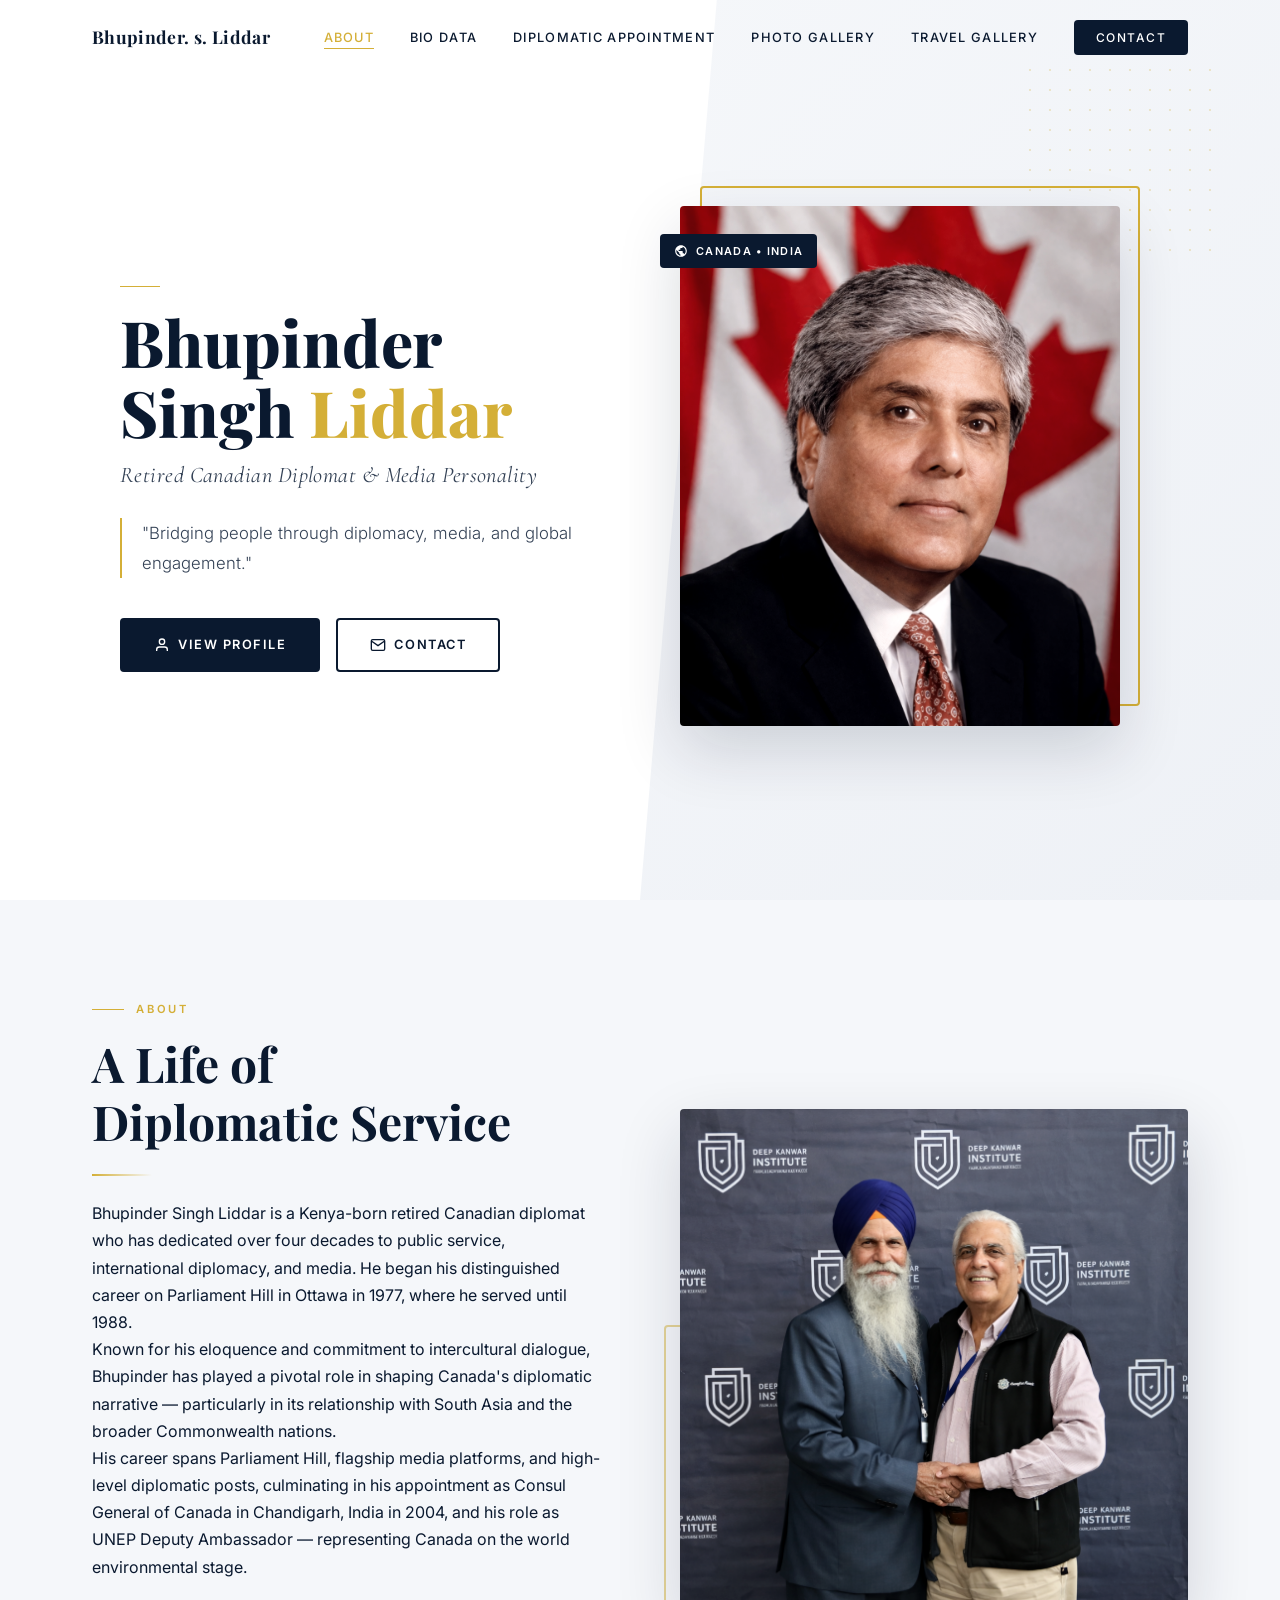
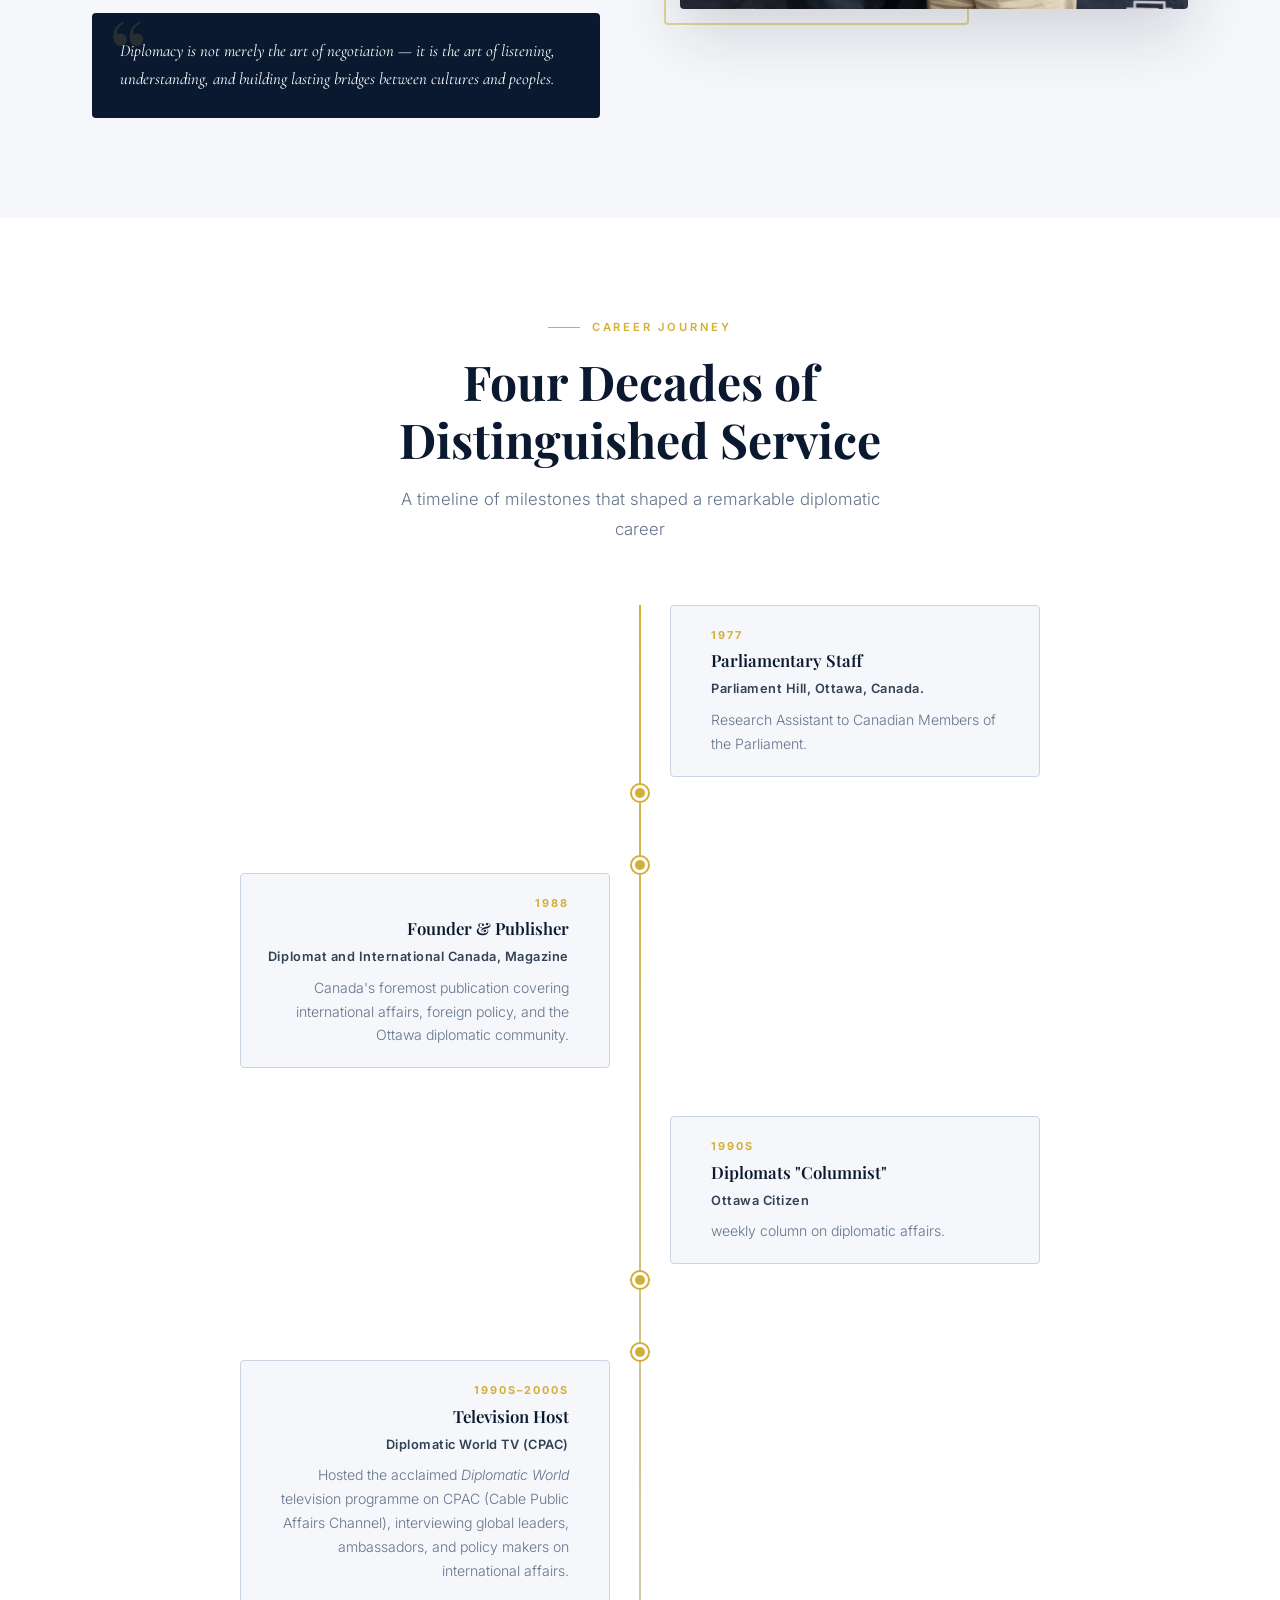
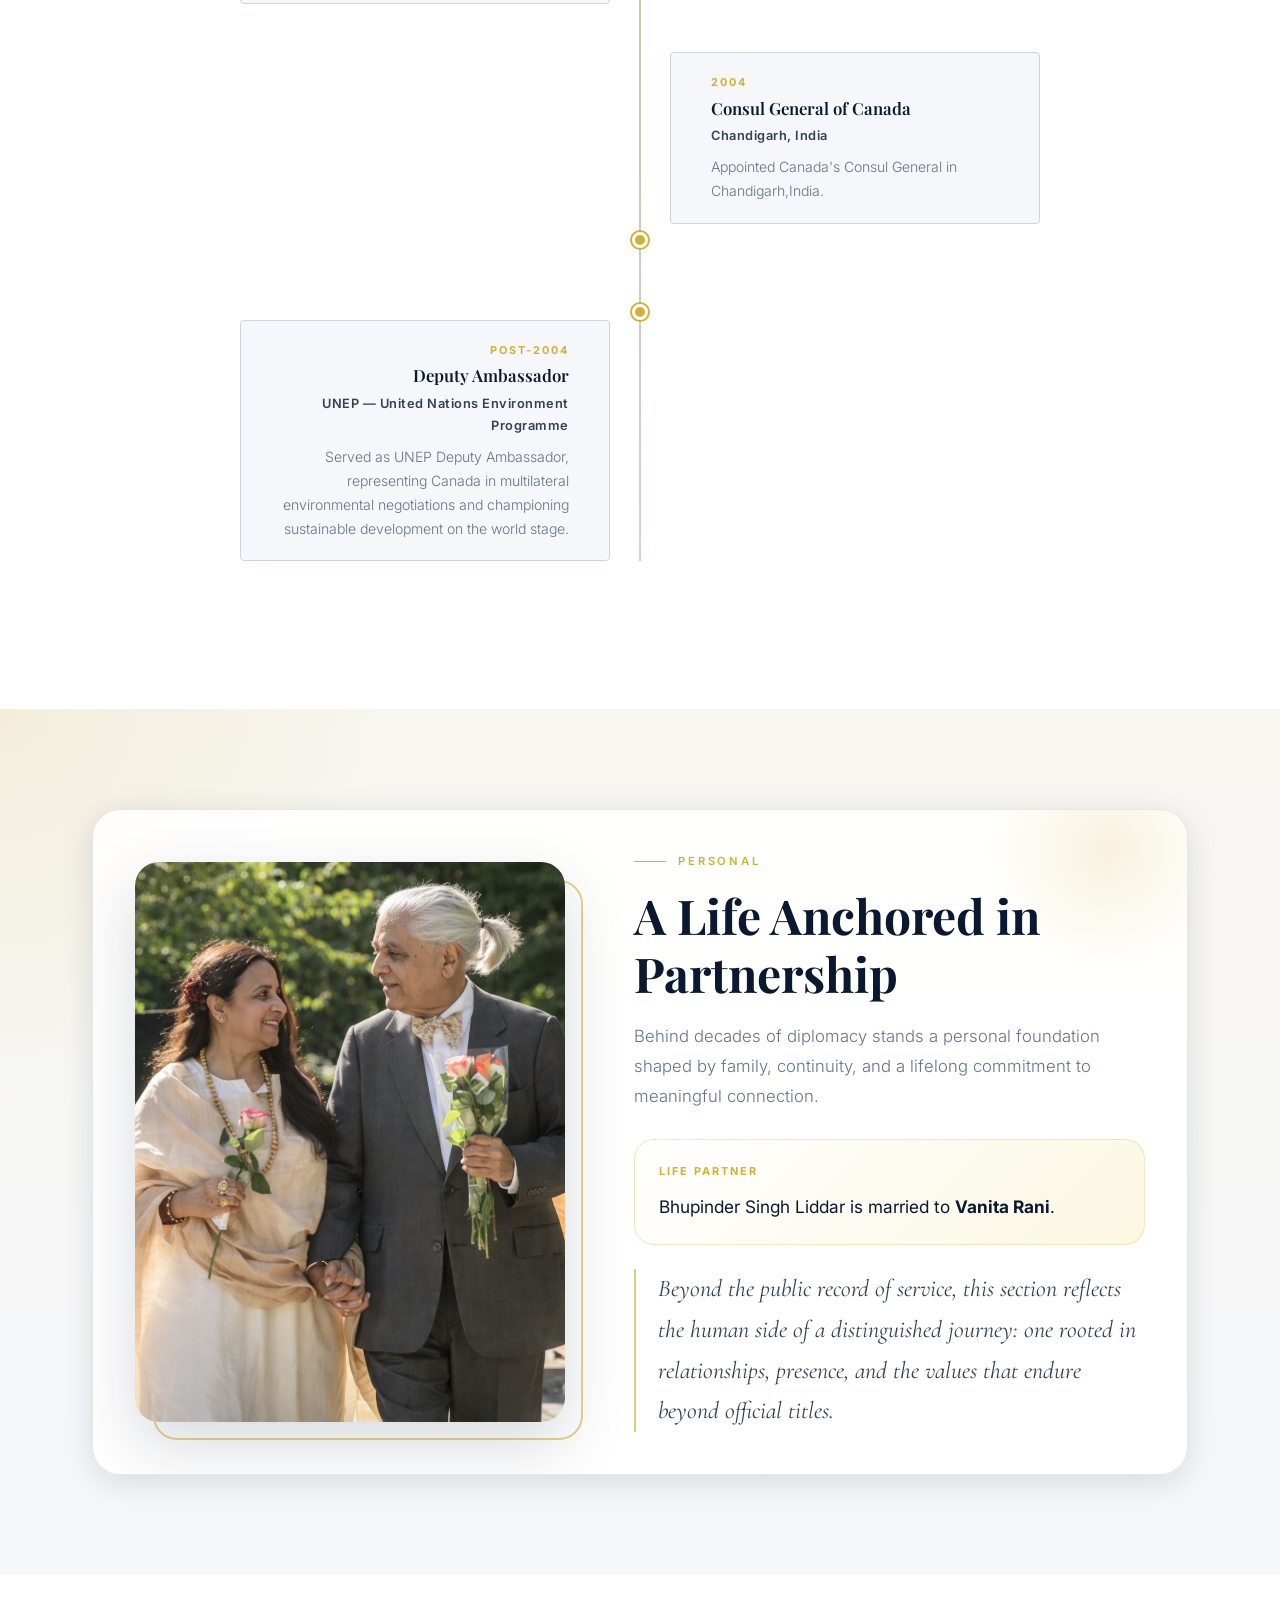
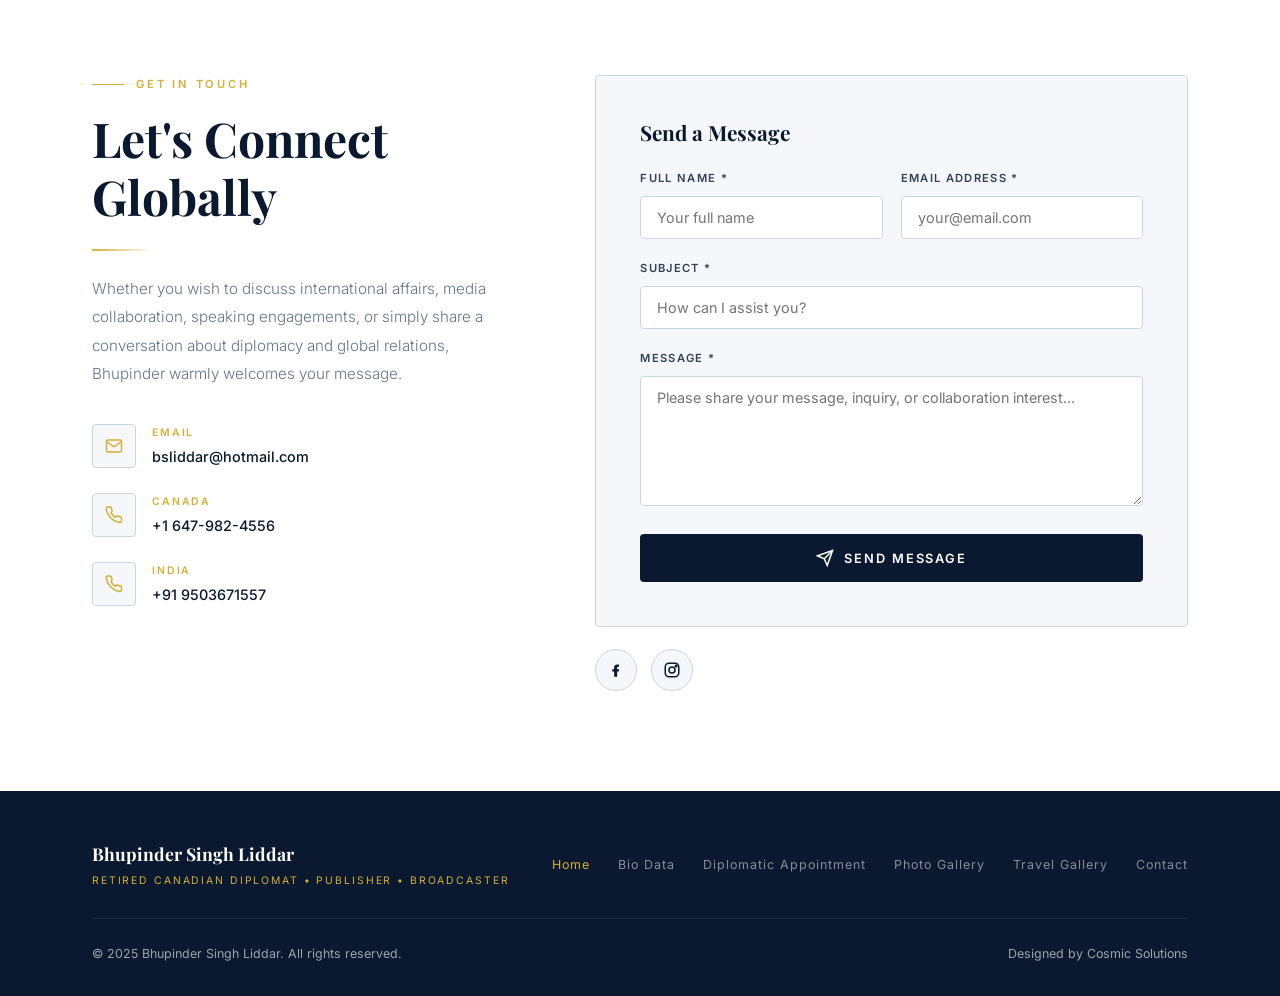
==== commit b886349f: "changes" ====
--- a/index.html
+++ b/index.html
@@ -15,32 +15,8 @@
   <link rel="preconnect" href="https://fonts.gstatic.com" crossorigin />
   <link rel="stylesheet" href="css/style.css" />
 </head>
-<body>
-
-<!-- ===========================
-     NAVBAR
-     =========================== -->
-<nav id="navbar" role="navigation" aria-label="Main navigation">
-  <div class="container">
-    <div class="nav-inner">
-      <a href="#hero" class="nav-logo" aria-label="Home">
-        <span class="nav-logo-name">B.S. Liddar</span>
-        <span class="nav-logo-title">Canadian Diplomat</span>
-      </a>
-      <ul class="nav-links" role="menubar">
-        <li role="none"><a href="#hero" role="menuitem">Home</a></li>
-        <li role="none"><a href="#about" role="menuitem">About</a></li>
-        <li role="none"><a href="#experience" role="menuitem">Experience</a></li>
-        <li role="none"><a href="#media" role="menuitem">Media</a></li>
-        <li role="none"><a href="#global" role="menuitem">Global Work</a></li>
-        <li role="none"><a href="#contact" class="nav-cta" role="menuitem">Contact</a></li>
-      </ul>
-      <button class="nav-hamburger" aria-label="Toggle menu" aria-expanded="false">
-        <span></span><span></span><span></span>
-      </button>
-    </div>
-  </div>
-</nav>
+<body data-page="home">
+<div id="site-header"></div>
 
 <!-- ===========================
      HERO SECTION
@@ -55,39 +31,26 @@
       <div class="hero-left">
         <div class="hero-eyebrow fade-in">
           <span class="hero-eyebrow-line"></span>
-          Canadian Diplomat &amp; International Affairs
+         
         </div>
         <h1 class="hero-name fade-in delay-1">
           Bhupinder<br/>Singh <span>Liddar</span>
         </h1>
         <p class="hero-title fade-in delay-2">Retired Canadian Diplomat &amp; Media Personality</p>
         <p class="hero-tagline fade-in delay-3">
-          "Bridging nations through diplomacy, media, and global engagement."
+          "Bridging people through diplomacy, media, and global engagement."
         </p>
         <div class="hero-buttons fade-in delay-4">
-          <a href="#about" class="btn-primary">
+          <a href="Bio-data.html" class="btn-primary">
             <svg width="16" height="16" fill="none" stroke="currentColor" stroke-width="2" viewBox="0 0 24 24" aria-hidden="true"><path d="M20 21v-2a4 4 0 0 0-4-4H8a4 4 0 0 0-4 4v2"/><circle cx="12" cy="7" r="4"/></svg>
             View Profile
           </a>
-          <a href="#contact" class="btn-outline">
+          <a href="Contact.html" class="btn-outline">
             <svg width="16" height="16" fill="none" stroke="currentColor" stroke-width="2" viewBox="0 0 24 24" aria-hidden="true"><path d="M4 4h16c1.1 0 2 .9 2 2v12c0 1.1-.9 2-2 2H4c-1.1 0-2-.9-2-2V6c0-1.1.9-2 2-2z"/><polyline points="22,6 12,13 2,6"/></svg>
             Contact
           </a>
         </div>
-        <div class="hero-stats fade-in delay-5">
-          <div>
-            <div class="hero-stat-number"><span data-target="40">0</span><span>+</span></div>
-            <div class="hero-stat-label">Years in Ottawa</div>
-          </div>
-          <div>
-            <div class="hero-stat-number"><span data-target="3">0</span></div>
-            <div class="hero-stat-label">Media Roles</div>
-          </div>
-          <div>
-            <div class="hero-stat-number"><span data-target="2">0</span></div>
-            <div class="hero-stat-label">Nations Represented</div>
-          </div>
-        </div>
+        
       </div>
 
       <!-- Right: Image -->
@@ -99,17 +62,14 @@
             Canada &bull; India
           </div>
           <img
-            src="images/profile-3.png"
+            src="images/profile-5.png"
             alt="Bhupinder Singh Liddar — Retired Canadian Diplomat"
             class="hero-image"
             loading="eager"
             width="440"
             height="520"
           />
-          <div class="hero-badge">
-            <div class="hero-badge-top">Consul General</div>
-            <div class="hero-badge-text">Chandigarh, 2004</div>
-          </div>
+          
         </div>
       </div>
 
@@ -132,24 +92,7 @@
         <p>Bhupinder Singh Liddar is a Kenya-born retired Canadian diplomat who has dedicated over four decades to public service, international diplomacy, and media. He began his distinguished career on Parliament Hill in Ottawa in 1977, where he served until 1988.</p>
         <p>Known for his eloquence and commitment to intercultural dialogue, Bhupinder has played a pivotal role in shaping Canada's diplomatic narrative — particularly in its relationship with South Asia and the broader Commonwealth nations.</p>
         <p>His career spans Parliament Hill, flagship media platforms, and high-level diplomatic posts, culminating in his appointment as Consul General of Canada in Chandigarh, India in 2004, and his role as UNEP Deputy Ambassador — representing Canada on the world environmental stage.</p>
-        <div class="about-highlights">
-          <div class="about-highlight-item fade-in delay-1">
-            <div class="about-highlight-label">Born</div>
-            <div class="about-highlight-val">Nairobi, Kenya</div>
-          </div>
-          <div class="about-highlight-item fade-in delay-2">
-            <div class="about-highlight-label">Based in</div>
-            <div class="about-highlight-val">Ottawa, Canada</div>
-          </div>
-          <div class="about-highlight-item fade-in delay-3">
-            <div class="about-highlight-label">Career Start</div>
-            <div class="about-highlight-val">1977 — Parliament Hill</div>
-          </div>
-          <div class="about-highlight-item fade-in delay-4">
-            <div class="about-highlight-label">Heritage</div>
-            <div class="about-highlight-val">Kenyan &bull; Canadian &bull; Punjabi</div>
-          </div>
-        </div>
+      
         <blockquote class="about-quote-block fade-in delay-5">
           <p class="about-quote-text">Diplomacy is not merely the art of negotiation — it is the art of listening, understanding, and building lasting bridges between cultures and peoples.</p>
         </blockquote>
@@ -158,7 +101,7 @@
       <!-- Right: Image -->
       <div class="about-image-col fade-in-right delay-2">
         <img
-          src="images/profile-4.png"
+          src="images/profile-7.png"
           alt="Bhupinder Singh Liddar at a formal diplomatic event"
           class="about-image"
           loading="lazy"
@@ -188,8 +131,8 @@
         <div class="timeline-content">
           <div class="timeline-year">1977</div>
           <div class="timeline-role">Parliamentary Staff</div>
-          <div class="timeline-org">Parliament Hill, Ottawa</div>
-          <div class="timeline-desc">Began a distinguished career on Parliament Hill, working at the heart of Canada's federal government for over a decade, gaining deep expertise in public policy and international affairs.</div>
+          <div class="timeline-org">Parliament Hill, Ottawa, Canada.</div>
+          <div class="timeline-desc">Research Assistant to Canadian Members of the Parliament.</div>
         </div>
         <div class="timeline-dot"><div class="timeline-dot-inner"></div></div>
         <div class="timeline-empty"></div>
@@ -201,17 +144,17 @@
         <div class="timeline-content">
           <div class="timeline-year">1988</div>
           <div class="timeline-role">Founder &amp; Publisher</div>
-          <div class="timeline-org">Diplomat Magazine</div>
-          <div class="timeline-desc">Established Diplomat Magazine, Canada's foremost publication covering international affairs, foreign policy, and the Ottawa diplomatic community — building a vital bridge between government and civil society.</div>
+          <div class="timeline-org">Diplomat and International Canada, Magazine</div>
+          <div class="timeline-desc"> Canada's foremost publication covering international affairs, foreign policy, and the Ottawa diplomatic community.</div>
         </div>
       </div>
 
       <div class="timeline-item fade-in delay-3" role="listitem">
         <div class="timeline-content">
           <div class="timeline-year">1990s</div>
-          <div class="timeline-role">Columnist</div>
+          <div class="timeline-role">Diplomats "Columnist"</div>
           <div class="timeline-org">Ottawa Citizen</div>
-          <div class="timeline-desc">Authored an influential weekly column on diplomatic affairs and Canada-India relations in the Ottawa Citizen, reaching a broad national readership with incisive geopolitical analysis.</div>
+          <div class="timeline-desc"> weekly column on diplomatic affairs.</div>
         </div>
         <div class="timeline-dot"><div class="timeline-dot-inner"></div></div>
         <div class="timeline-empty"></div>
@@ -233,7 +176,7 @@
           <div class="timeline-year">2004</div>
           <div class="timeline-role">Consul General of Canada</div>
           <div class="timeline-org">Chandigarh, India</div>
-          <div class="timeline-desc">Appointed Canada's Consul General in Chandigarh, representing Canadian interests across Punjab, Haryana, Himachal Pradesh, and Jammu &amp; Kashmir — a landmark posting strengthening bilateral ties.</div>
+          <div class="timeline-desc">Appointed Canada's Consul General in Chandigarh,India. </div>
         </div>
         <div class="timeline-dot"><div class="timeline-dot-inner"></div></div>
         <div class="timeline-empty"></div>
@@ -256,7 +199,7 @@
 
 <!-- ===========================
      MEDIA SECTION
-     =========================== -->
+     
 <section id="media" class="section-pad" aria-labelledby="media-heading">
   <div class="container">
     <p class="section-label fade-in">Media &amp; Publications</p>
@@ -293,11 +236,11 @@
 
     </div>
   </div>
-</section>
+</section>=========================== -->
 
 <!-- ===========================
      GLOBAL WORK SECTION
-     =========================== -->
+    
 <section id="global" class="section-pad" aria-labelledby="global-heading">
   <div class="container">
     <div class="global-grid">
@@ -322,105 +265,49 @@
           </div>
         </div>
       </div>
-
-      <!-- World Map SVG -->
-      <div class="global-map-container fade-in-right delay-2">
-        <svg class="world-svg" viewBox="0 0 800 420" xmlns="http://www.w3.org/2000/svg" role="img" aria-label="World map showing diplomatic locations">
-          <title>World map with diplomatic markers</title>
-          <!-- Simplified world landmasses -->
-          <!-- North America -->
-          <path class="map-country" d="M60,60 L220,55 L240,80 L230,120 L200,150 L180,170 L150,160 L120,180 L90,170 L70,140 L55,110 Z"/>
-          <!-- Greenland -->
-          <path class="map-country" d="M230,30 L290,25 L295,65 L270,75 L235,65 Z"/>
-          <!-- South America -->
-          <path class="map-country" d="M170,200 L210,195 L225,230 L220,280 L195,310 L170,290 L160,260 L155,230 Z"/>
-          <!-- Europe -->
-          <path class="map-country" d="M330,50 L390,45 L400,80 L380,100 L350,105 L325,90 Z"/>
-          <!-- Africa -->
-          <path class="map-country" d="M340,115 L390,110 L405,140 L410,195 L395,240 L370,255 L345,240 L330,200 L325,160 L330,130 Z"/>
-          <!-- Russia / Asia North -->
-          <path class="map-country" d="M400,30 L600,25 L620,60 L580,80 L530,75 L460,85 L420,75 L400,55 Z"/>
-          <!-- Middle East -->
-          <path class="map-country" d="M390,105 L440,100 L455,130 L435,150 L400,145 L385,125 Z"/>
-          <!-- South Asia (India) -->
-          <path class="map-country" d="M460,120 L510,115 L525,155 L510,200 L480,215 L460,195 L450,165 L450,135 Z" style="fill:rgba(212,175,55,0.15); stroke:rgba(212,175,55,0.4)"/>
-          <!-- Southeast Asia -->
-          <path class="map-country" d="M540,130 L590,120 L600,155 L580,170 L555,160 L540,145 Z"/>
-          <!-- China / East Asia -->
-          <path class="map-country" d="M510,70 L610,65 L625,110 L600,130 L555,120 L515,115 Z"/>
-          <!-- Japan -->
-          <path class="map-country" d="M620,80 L640,75 L645,100 L630,105 L618,95 Z"/>
-          <!-- Australia -->
-          <path class="map-country" d="M560,260 L640,255 L660,290 L645,320 L600,330 L565,315 L550,285 Z"/>
-          <!-- UK / British Isles -->
-          <path class="map-country" d="M318,58 L330,54 L332,70 L320,73 Z"/>
-          <!-- East Africa (Kenya) -->
-          <path class="map-country" d="M395,180 L420,175 L430,205 L415,225 L395,215 L385,195 Z" style="fill:rgba(212,175,55,0.15); stroke:rgba(212,175,55,0.4)"/>
-
-          <!-- Grid lines (subtle) -->
-          <line x1="0" y1="210" x2="800" y2="210" stroke="rgba(255,255,255,0.06)" stroke-width="1"/>
-          <line x1="400" y1="0" x2="400" y2="420" stroke="rgba(255,255,255,0.06)" stroke-width="1"/>
-
-          <!-- MARKERS -->
-          <!-- Ottawa, Canada -->
-          <g class="map-marker" role="img" aria-label="Ottawa, Canada">
-            <circle cx="168" cy="100" r="10" fill="rgba(212,175,55,0.2)" stroke="var(--gold)" stroke-width="1">
-              <animate attributeName="r" values="10;16;10" dur="2.5s" repeatCount="indefinite"/>
-              <animate attributeName="opacity" values="1;0.3;1" dur="2.5s" repeatCount="indefinite"/>
-            </circle>
-            <circle cx="168" cy="100" r="5" fill="var(--gold)"/>
-            <text x="178" y="97" class="map-label">Ottawa</text>
-            <text x="178" y="108" class="map-label" style="fill:rgba(255,255,255,0.5); font-size:9px;">Canada</text>
-          </g>
-
-          <!-- Chandigarh, India -->
-          <g class="map-marker" role="img" aria-label="Chandigarh, India">
-            <circle cx="480" cy="148" r="10" fill="rgba(212,175,55,0.2)" stroke="var(--gold)" stroke-width="1">
-              <animate attributeName="r" values="10;16;10" dur="3s" repeatCount="indefinite"/>
-              <animate attributeName="opacity" values="1;0.3;1" dur="3s" repeatCount="indefinite"/>
-            </circle>
-            <circle cx="480" cy="148" r="5" fill="var(--gold)"/>
-            <text x="490" y="145" class="map-label">Chandigarh</text>
-            <text x="490" y="156" class="map-label" style="fill:rgba(255,255,255,0.5); font-size:9px;">India</text>
-          </g>
-
-          <!-- Nairobi, Kenya -->
-          <g class="map-marker" role="img" aria-label="Nairobi, Kenya">
-            <circle cx="405" cy="202" r="8" fill="rgba(212,175,55,0.15)" stroke="rgba(212,175,55,0.7)" stroke-width="1">
-              <animate attributeName="r" values="8;13;8" dur="3.5s" repeatCount="indefinite"/>
-              <animate attributeName="opacity" values="1;0.3;1" dur="3.5s" repeatCount="indefinite"/>
-            </circle>
-            <circle cx="405" cy="202" r="4" fill="rgba(212,175,55,0.8)"/>
-            <text x="415" y="199" class="map-label" style="font-size:10px;">Nairobi</text>
-            <text x="415" y="209" class="map-label" style="fill:rgba(255,255,255,0.4); font-size:9px;">Kenya</text>
-          </g>
-
-          <!-- Connection line Canada → India -->
-          <path d="M168,100 Q330,20 480,148" stroke="rgba(212,175,55,0.25)" stroke-width="1.5" fill="none" stroke-dasharray="4,4"/>
-          <!-- Connection line Canada → Kenya -->
-          <path d="M168,100 Q290,50 405,202" stroke="rgba(212,175,55,0.15)" stroke-width="1" fill="none" stroke-dasharray="3,5"/>
-        </svg>
-        <p style="text-align:center; color:rgba(255,255,255,0.35); font-size:0.72rem; letter-spacing:0.12em; text-transform:uppercase; margin-top:16px; font-weight:500;">Key Diplomatic Postings &amp; Heritage Locations</p>
-      </div>
-
-    </div>
-  </div>
-</section>
+  =========================== -->
+ 
+
 
 <!-- ===========================
      PERSONAL SECTION
      =========================== -->
-<section id="personal" class="section-pad" aria-label="Personal quote">
-  <div class="container">
-    <div class="personal-inner">
-      <span class="personal-quote-mark fade-in" aria-hidden="true">&ldquo;</span>
-      <blockquote class="personal-quote fade-in delay-1">
-        A life dedicated to the public good, supported at every step by family.
-        Bhupinder is married to <strong>Vanita Rani</strong> — a steadfast partner
-        in a life of service, diplomacy, and global citizenship.
-      </blockquote>
-      <div class="personal-divider fade-in delay-2" aria-hidden="true"></div>
-      <p class="personal-credit fade-in delay-3">Bhupinder Singh Liddar &mdash; Diplomat &bull; Author &bull; Broadcaster</p>
+<section id="personal" class="section-pad" aria-labelledby="personal-heading">
+  <div class="container">
+    <div class="personal-feature">
+      <div class="personal-portrait-wrap fade-in-left">
+        <div class="personal-portrait-frame" aria-hidden="true"></div>
+        <img
+          src="images/profile-6.png"
+          alt="Bhupinder Singh Liddar in a personal portrait"
+          class="personal-portrait"
+          loading="lazy"
+          width="500"
+          height="560"
+        />
+       
+      </div>
+
+      <div class="personal-content">
+        <p class="section-label fade-in">Personal</p>
+        <h2 class="section-title fade-in delay-1" id="personal-heading">A Life Anchored in Partnership</h2>
+        <p class="section-subtitle fade-in delay-2">
+          Behind decades of diplomacy stands a personal foundation shaped by family, continuity, and a lifelong commitment to meaningful connection.
+        </p>
+
+        <div class="personal-highlight fade-in delay-2">
+          <span class="personal-highlight-label">Life Partner</span>
+          <p class="personal-highlight-text">Bhupinder Singh Liddar is married to <strong>Vanita Rani</strong>.</p>
+        </div>
+
+        <blockquote class="personal-story fade-in delay-3">
+          <p>
+            Beyond the public record of service, this section reflects the human side of a distinguished journey: one rooted in relationships, presence, and the values that endure beyond official titles.
+          </p>
+        </blockquote>
+
+  
+      </div>
     </div>
   </div>
 </section>
@@ -526,31 +413,7 @@
   </div>
 </section>
 
-<!-- ===========================
-     FOOTER
-     =========================== -->
-<footer role="contentinfo">
-  <div class="container">
-    <div class="footer-inner">
-      <div>
-        <div class="footer-logo-name">Bhupinder Singh Liddar</div>
-        <div class="footer-logo-title">Retired Canadian Diplomat &bull; Publisher &bull; Broadcaster</div>
-      </div>
-      <nav class="footer-links" aria-label="Footer navigation">
-        <a href="#hero">Home</a>
-        <a href="#about">About</a>
-        <a href="#experience">Experience</a>
-        <a href="#media">Media</a>
-        <a href="#global">Global Work</a>
-        <a href="#contact">Contact</a>
-      </nav>
-    </div>
-    <div class="footer-bottom">
-      <p class="footer-copy">&copy; 2025 Bhupinder Singh Liddar. All rights reserved.</p>
-      <p class="footer-copy">Designed by <a href="https://cosmicsolutions.co.in/" target="_blank" rel="noopener noreferrer">Cosmic Solutions</a></p>
-    </div>
-  </div>
-</footer>
+<div id="site-footer"></div>
 
 <script src="js/script.js"></script>
 </body>
--- a/css/style.css
+++ b/css/style.css
@@ -170,6 +170,8 @@
 }
 .nav-links a:hover { color: var(--gold); }
 .nav-links a:hover::after { width: 100%; }
+.nav-links a.active { color: var(--gold); }
+.nav-links a.active::after { width: 100%; }
 .nav-cta {
   background: var(--navy) !important;
   color: var(--white) !important;
@@ -726,6 +728,148 @@
   margin: 32px auto;
 }
 
+body[data-page="home"] #personal {
+  background:
+    radial-gradient(circle at top left, rgba(212,175,55,0.12), transparent 26%),
+    linear-gradient(180deg, #f8f6f1 0%, var(--off-white) 100%);
+  position: relative;
+  overflow: hidden;
+}
+.personal-feature {
+  display: grid;
+  grid-template-columns: minmax(0, 0.92fr) minmax(0, 1.08fr);
+  gap: 64px;
+  align-items: center;
+  background: rgba(255,255,255,0.92);
+  border: 1px solid rgba(10,25,47,0.1);
+  border-radius: 28px;
+  padding: 42px;
+  box-shadow: var(--shadow-md);
+  position: relative;
+  overflow: hidden;
+}
+.personal-feature::before {
+  content: '';
+  position: absolute;
+  top: -80px;
+  right: -40px;
+  width: 240px;
+  height: 240px;
+  border-radius: 50%;
+  background: radial-gradient(circle, rgba(212,175,55,0.16) 0%, rgba(212,175,55,0) 72%);
+}
+.personal-portrait-wrap {
+  position: relative;
+  max-width: 430px;
+}
+.personal-portrait-frame {
+  position: absolute;
+  inset: 18px -18px -18px 18px;
+  border: 2px solid rgba(212,175,55,0.55);
+  border-radius: 24px;
+  z-index: 0;
+}
+.personal-portrait {
+  position: relative;
+  z-index: 1;
+  width: 100%;
+  height: 560px;
+  object-fit: cover;
+  object-position: center top;
+  border-radius: 24px;
+  box-shadow: var(--shadow-lg);
+}
+.personal-portrait-badge {
+  position: absolute;
+  left: -24px;
+  bottom: 28px;
+  z-index: 2;
+  max-width: 220px;
+  padding: 18px 20px;
+  border-radius: 18px;
+  background: rgba(10,25,47,0.96);
+  color: var(--white);
+  box-shadow: var(--shadow-md);
+}
+.personal-badge-label {
+  display: block;
+  font-size: 0.68rem;
+  font-weight: 600;
+  letter-spacing: 0.2em;
+  text-transform: uppercase;
+  color: var(--gold-light);
+  margin-bottom: 6px;
+}
+.personal-badge-text {
+  display: block;
+  font-family: 'Playfair Display', serif;
+  font-size: 1rem;
+  font-weight: 600;
+  line-height: 1.35;
+}
+.personal-content {
+  position: relative;
+  z-index: 1;
+}
+.personal-content .section-subtitle {
+  max-width: 600px;
+  margin-top: 18px;
+}
+.personal-highlight {
+  margin-top: 28px;
+  padding: 22px 24px;
+  border-radius: 20px;
+  background: linear-gradient(135deg, rgba(255,255,255,0.96), rgba(247,239,196,0.5));
+  border: 1px solid rgba(212,175,55,0.28);
+}
+.personal-highlight-label,
+.personal-meta-label {
+  display: block;
+  font-size: 0.68rem;
+  font-weight: 700;
+  letter-spacing: 0.18em;
+  text-transform: uppercase;
+  color: var(--gold);
+}
+.personal-highlight-text {
+  margin-top: 10px;
+  font-size: 1.08rem;
+  line-height: 1.8;
+  color: var(--navy);
+}
+.personal-story {
+  margin-top: 24px;
+  padding: 0 0 0 22px;
+  border-left: 2px solid rgba(212,175,55,0.65);
+}
+.personal-story p {
+  font-family: 'Cormorant Garamond', serif;
+  font-size: clamp(1.18rem, 2.1vw, 1.5rem);
+  font-style: italic;
+  line-height: 1.7;
+  color: var(--text-secondary);
+}
+.personal-meta {
+  margin-top: 28px;
+  display: grid;
+  grid-template-columns: repeat(2, minmax(0, 1fr));
+  gap: 16px;
+}
+.personal-meta-item {
+  padding: 18px 20px;
+  border-radius: 18px;
+  background: rgba(10,25,47,0.04);
+  border: 1px solid rgba(10,25,47,0.08);
+}
+.personal-meta-value {
+  display: block;
+  margin-top: 8px;
+  font-family: 'Playfair Display', serif;
+  font-size: 1rem;
+  line-height: 1.45;
+  color: var(--navy);
+}
+
 /* ===========================
    CONTACT SECTION
    =========================== */
@@ -849,7 +993,7 @@
   color: var(--gold);
   transform: translateX(4px);
 }
-.contact-social-icon {
+.contact-social-icon {  
   width: 42px;
   height: 42px;
   border-radius: 50%;
@@ -908,6 +1052,7 @@
   color: rgba(255,255,255,0.5);
   transition: var(--transition);
 }
+.footer-links a.active { color: var(--gold); }
 .footer-links a:hover { color: var(--gold); }
 .footer-bottom {
   display: flex; justify-content: space-between; align-items: center;
@@ -915,6 +1060,96 @@
 }
 .footer-copy { font-size: 0.78rem; }
 .footer-gold { color: var(--gold); }
+
+/* ===========================
+   INNER PAGES
+   =========================== */
+body.inner-page {
+  background: var(--white);
+}
+.page-main {
+  padding-top: 108px;
+}
+.page-banner {
+  background:
+    radial-gradient(circle at top right, rgba(212,175,55,0.15), transparent 28%),
+    linear-gradient(135deg, #F5F7FA 0%, #FFFFFF 68%);
+  border-bottom: 1px solid var(--gray-100);
+}
+.page-banner-inner {
+  max-width: 760px;
+}
+.page-banner-title {
+  font-size: clamp(2.4rem, 5vw, 4rem);
+  color: var(--navy);
+  margin-bottom: 16px;
+}
+.page-banner-text {
+  max-width: 620px;
+  color: var(--text-muted);
+  font-size: 1rem;
+  line-height: 1.9;
+  font-weight: 300;
+}
+.page-simple-grid {
+  display: grid;
+  grid-template-columns: repeat(2, minmax(0, 1fr));
+  gap: 24px;
+}
+.page-card {
+  background: var(--off-white);
+  border: 1px solid var(--gray-300);
+  border-radius: var(--radius);
+  padding: 28px;
+  box-shadow: var(--shadow-sm);
+}
+.page-card h3 {
+  font-size: 1.2rem;
+  margin-bottom: 10px;
+  color: var(--navy);
+}
+.page-card p {
+  color: var(--text-muted);
+  font-size: 0.95rem;
+  line-height: 1.8;
+}
+.gallery-grid {
+  display: grid;
+  grid-template-columns: repeat(2, minmax(0, 1fr));
+  gap: 28px;
+  margin-top: 48px;
+}
+.gallery-card {
+  background: var(--white);
+  border: 1px solid var(--gray-300);
+  border-radius: var(--radius);
+  overflow: hidden;
+  box-shadow: var(--shadow-sm);
+  transition: var(--transition);
+}
+.gallery-card:hover {
+  transform: translateY(-4px);
+  box-shadow: var(--shadow-md);
+}
+.gallery-image {
+  width: 100%;
+  height: 360px;
+  object-fit: cover;
+  object-position: center top;
+}
+.gallery-caption {
+  padding: 18px 20px 20px;
+}
+.gallery-caption h3 {
+  font-size: 1.05rem;
+  margin-bottom: 8px;
+  color: var(--navy);
+}
+.gallery-caption p {
+  color: var(--text-muted);
+  font-size: 0.9rem;
+  line-height: 1.75;
+}
 
 /* ===========================
    RESPONSIVE
@@ -928,12 +1163,16 @@
   .about-image-col { order: -1; }
   .about-image { height: 380px; }
   .global-grid { grid-template-columns: 1fr; gap: 48px; }
+  .personal-feature { grid-template-columns: 1fr; gap: 40px; }
+  .personal-portrait-wrap { max-width: 460px; margin: 0 auto; }
   .contact-grid { grid-template-columns: 1fr; gap: 48px; }
   .media-grid { grid-template-columns: 1fr 1fr; }
+  .page-simple-grid { grid-template-columns: 1fr; }
 }
 @media (max-width: 768px) {
   .container { padding: 0 20px; }
   .section-pad { padding: 72px 0; }
+  .page-main { padding-top: 92px; }
   .nav-links { display: none; flex-direction: column; gap: 0;
     position: absolute; top: 100%; left: 0; right: 0;
     background: var(--white);
@@ -956,9 +1195,21 @@
   .media-grid { grid-template-columns: 1fr; }
   .hero-stats { flex-wrap: wrap; gap: 24px; }
   .about-highlights { grid-template-columns: 1fr; }
+  .personal-feature { padding: 28px 22px; border-radius: 22px; }
+  .personal-portrait { height: 420px; }
+  .personal-portrait-frame { inset: 14px -14px -14px 14px; }
+  .personal-portrait-badge {
+    left: 16px;
+    right: 16px;
+    bottom: 16px;
+    max-width: none;
+  }
+  .personal-meta { grid-template-columns: 1fr; }
   .form-row { grid-template-columns: 1fr; }
   .contact-form { padding: 28px 24px; }
   .global-stat-row { flex-wrap: wrap; gap: 24px; }
   .global-map-container { padding: 20px; }
   .world-svg { min-height: 0; }
-}
+  .gallery-grid { grid-template-columns: 1fr; }
+  .gallery-image { height: 300px; }
+}
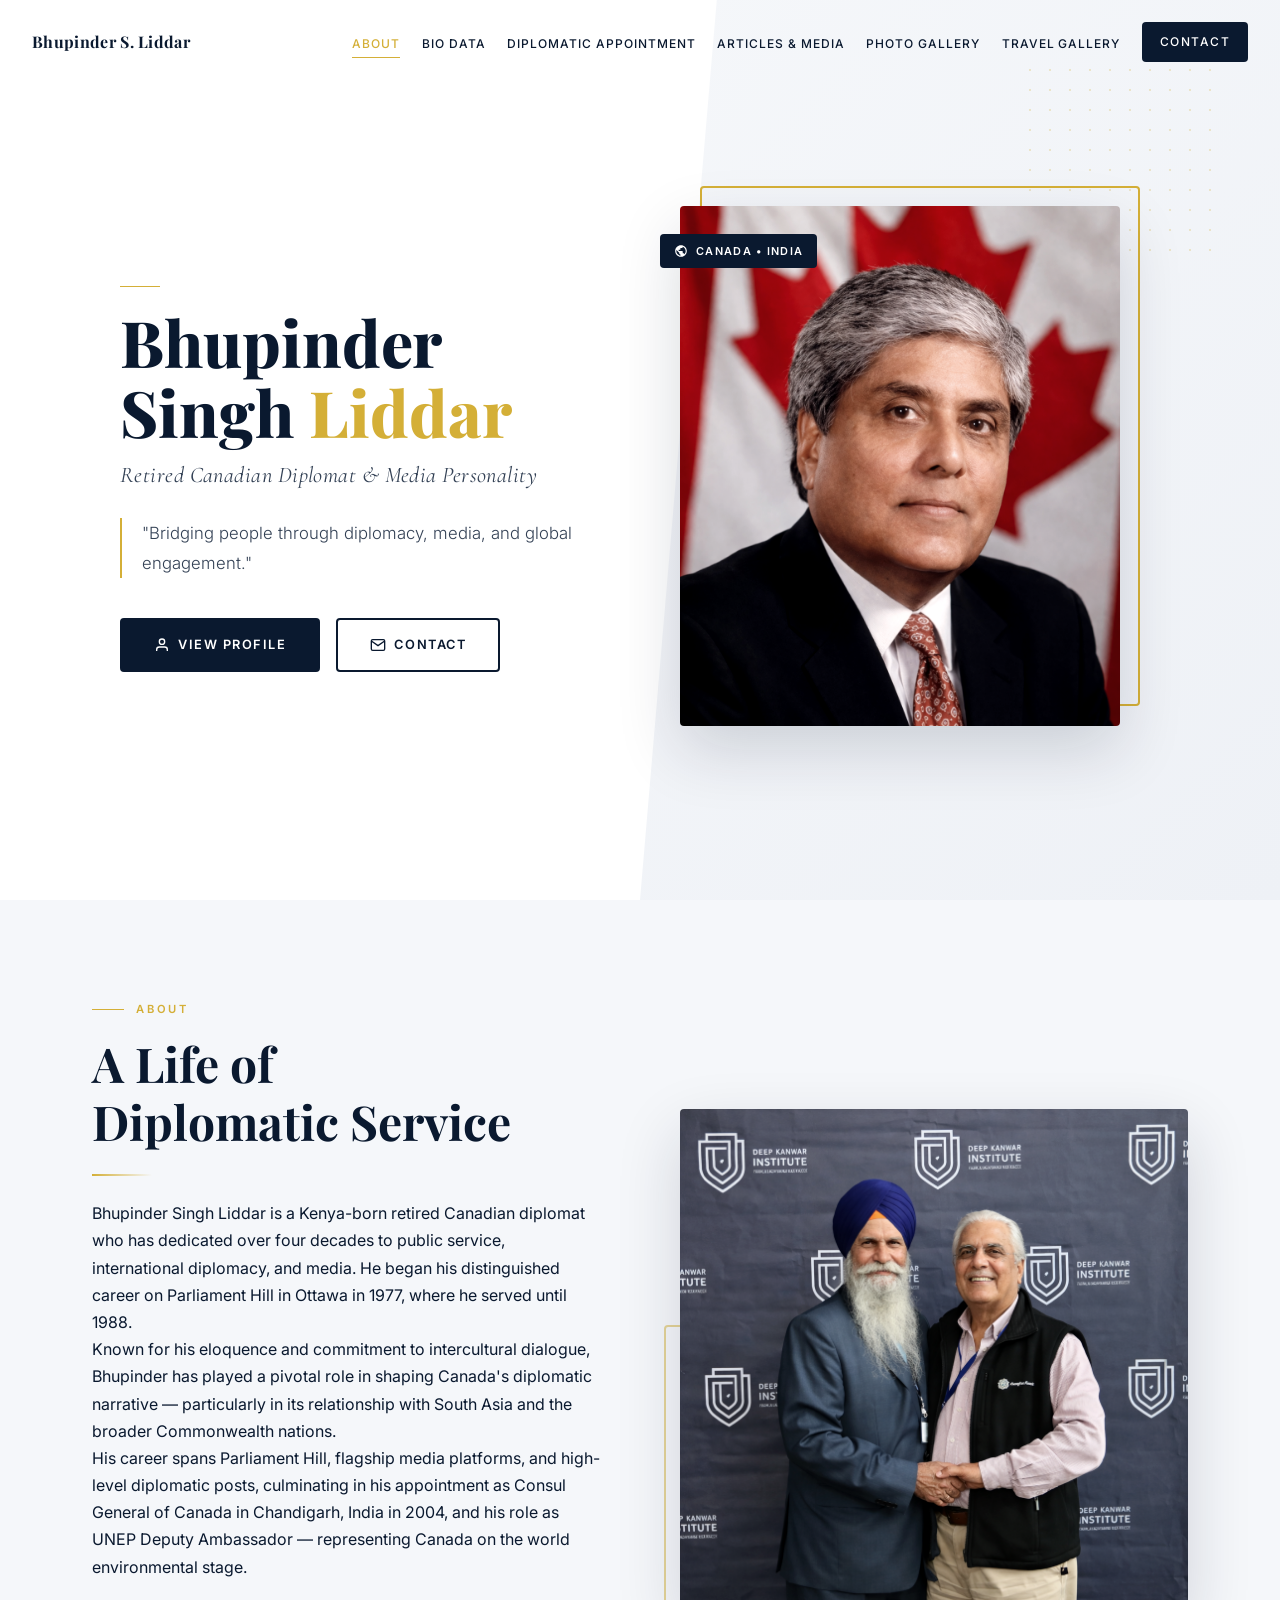
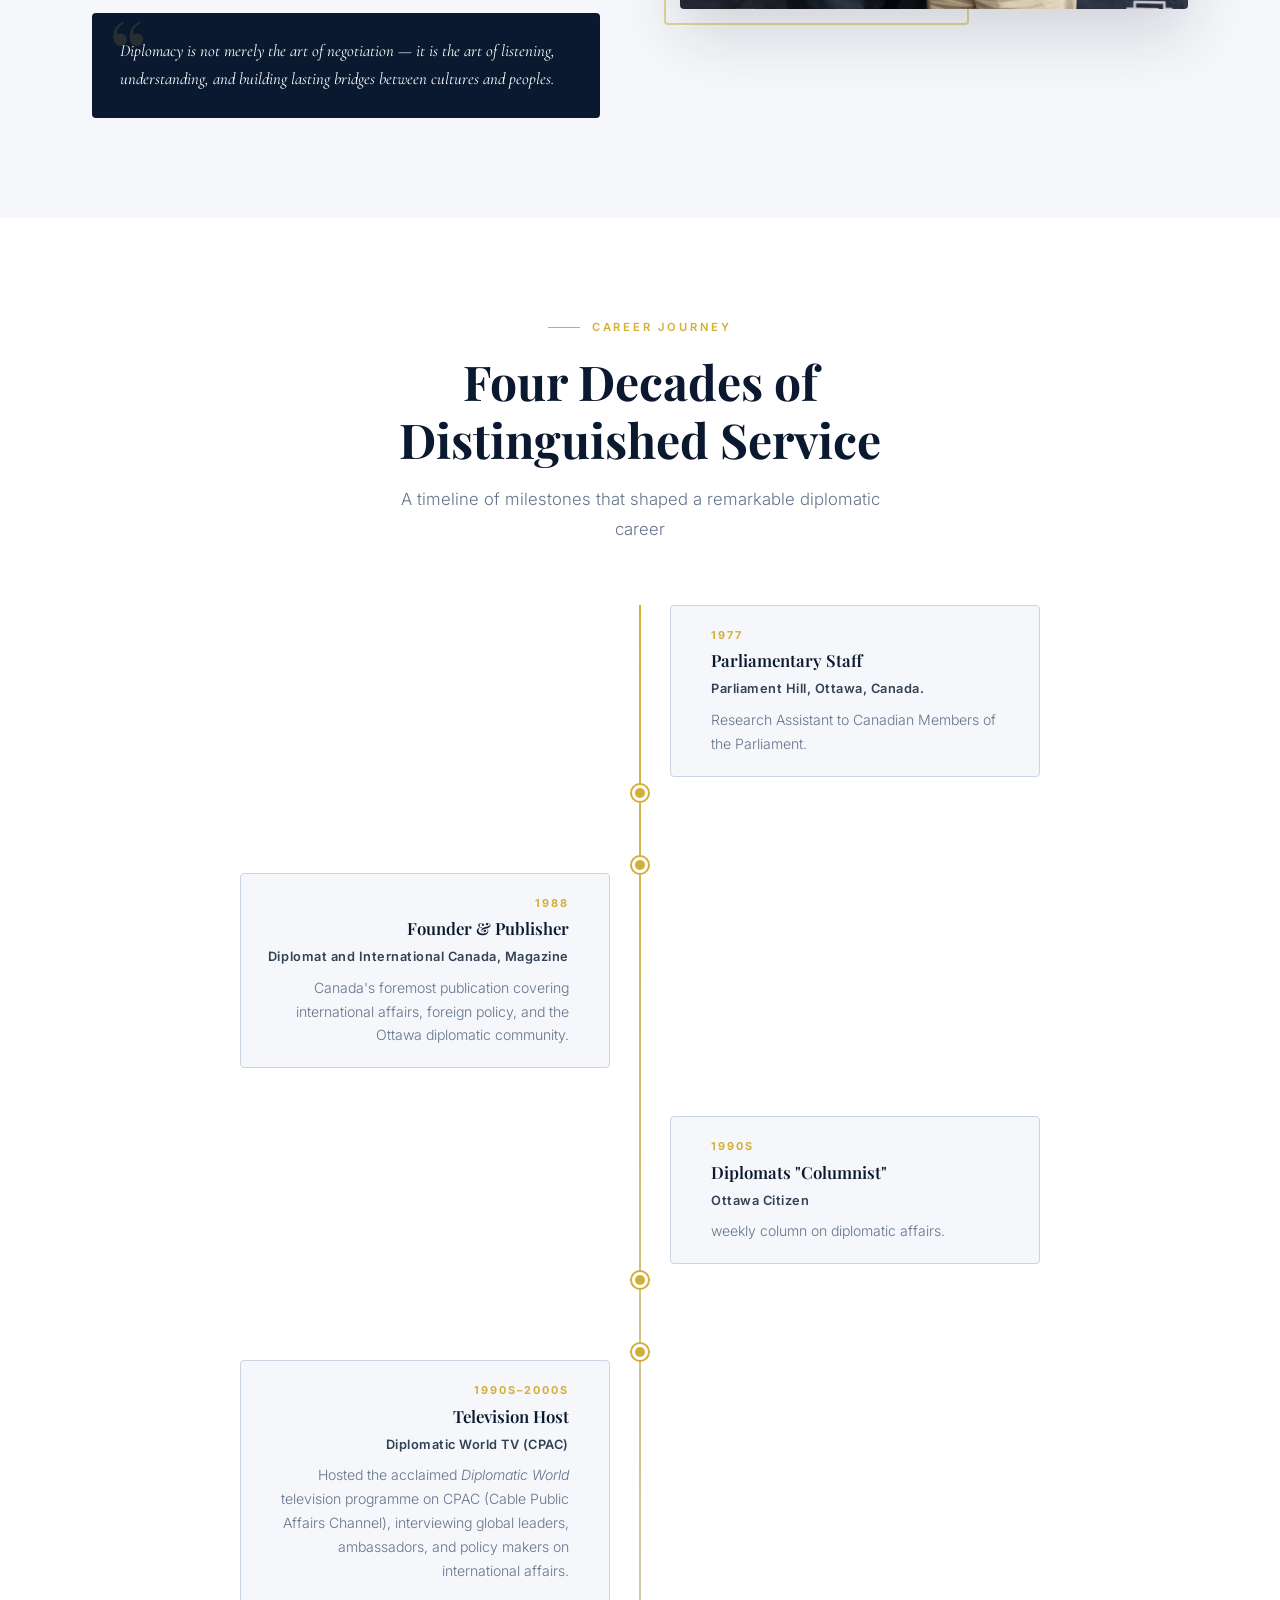
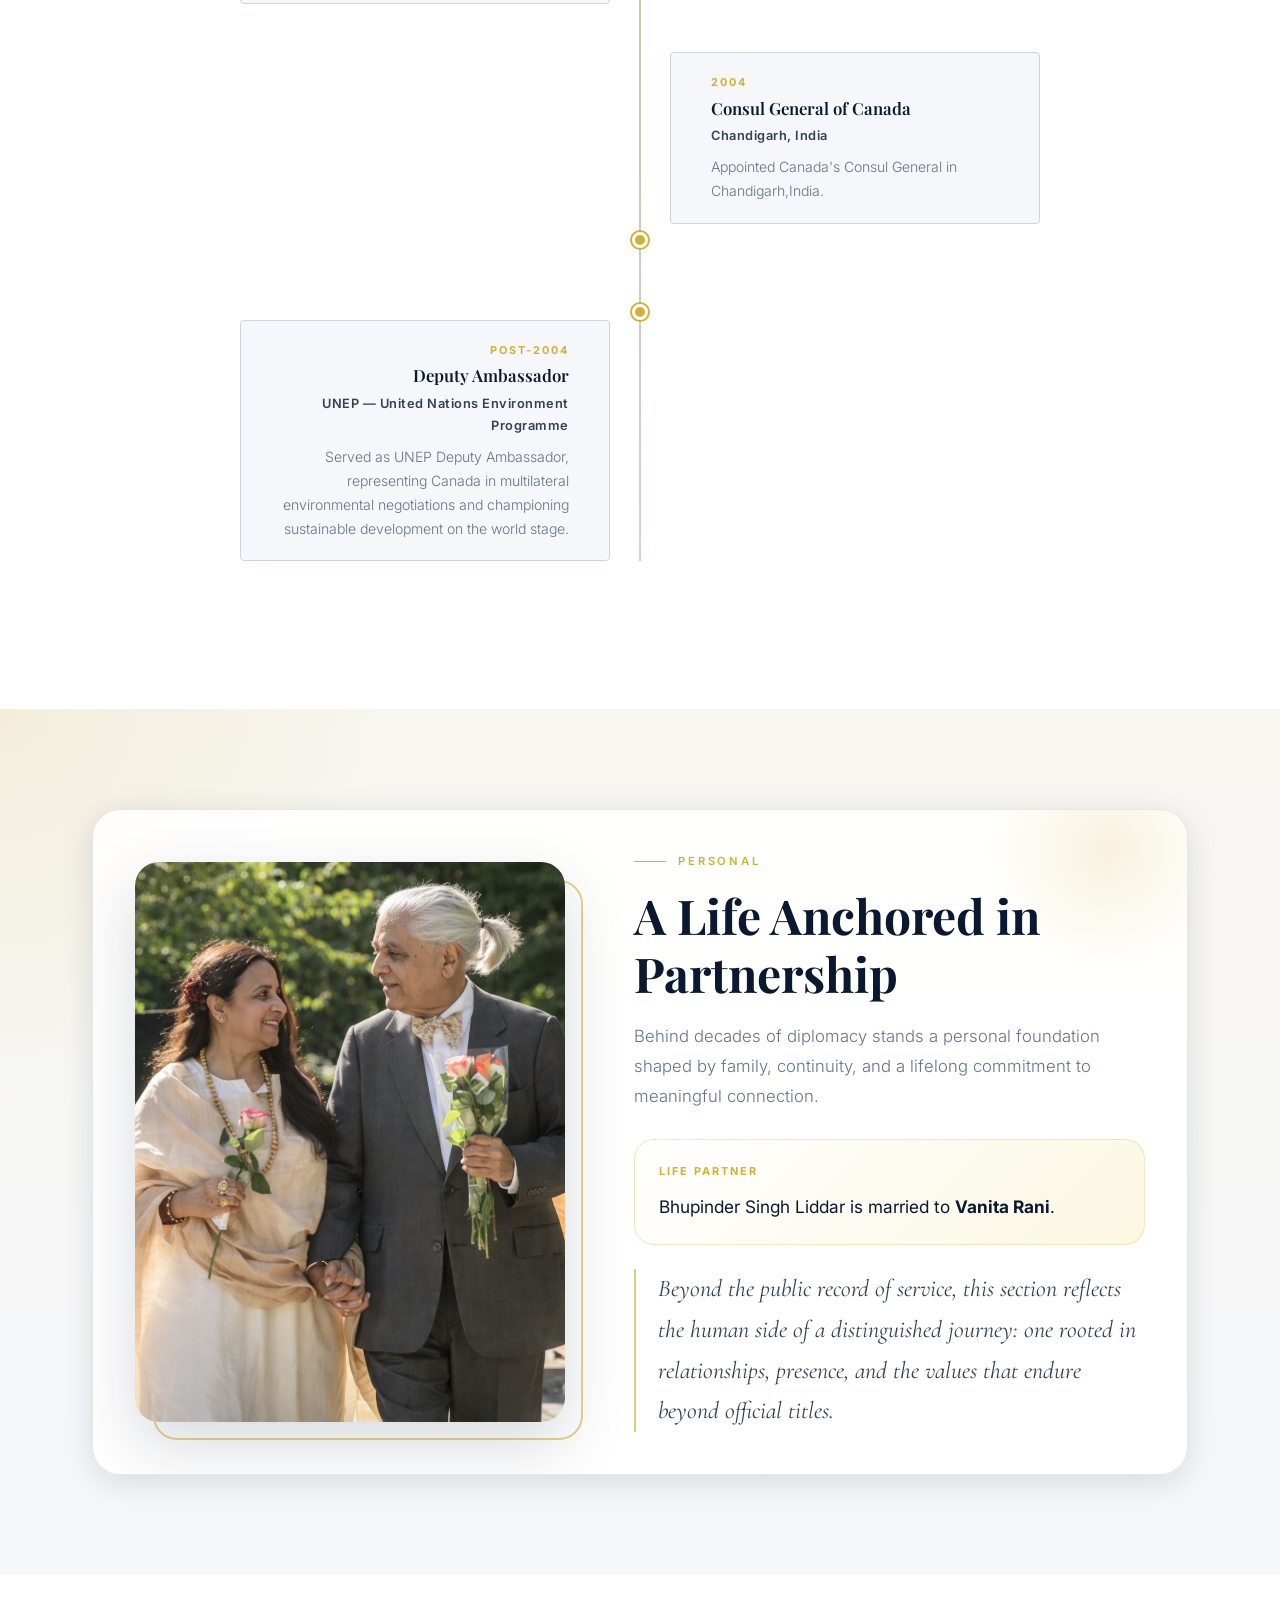
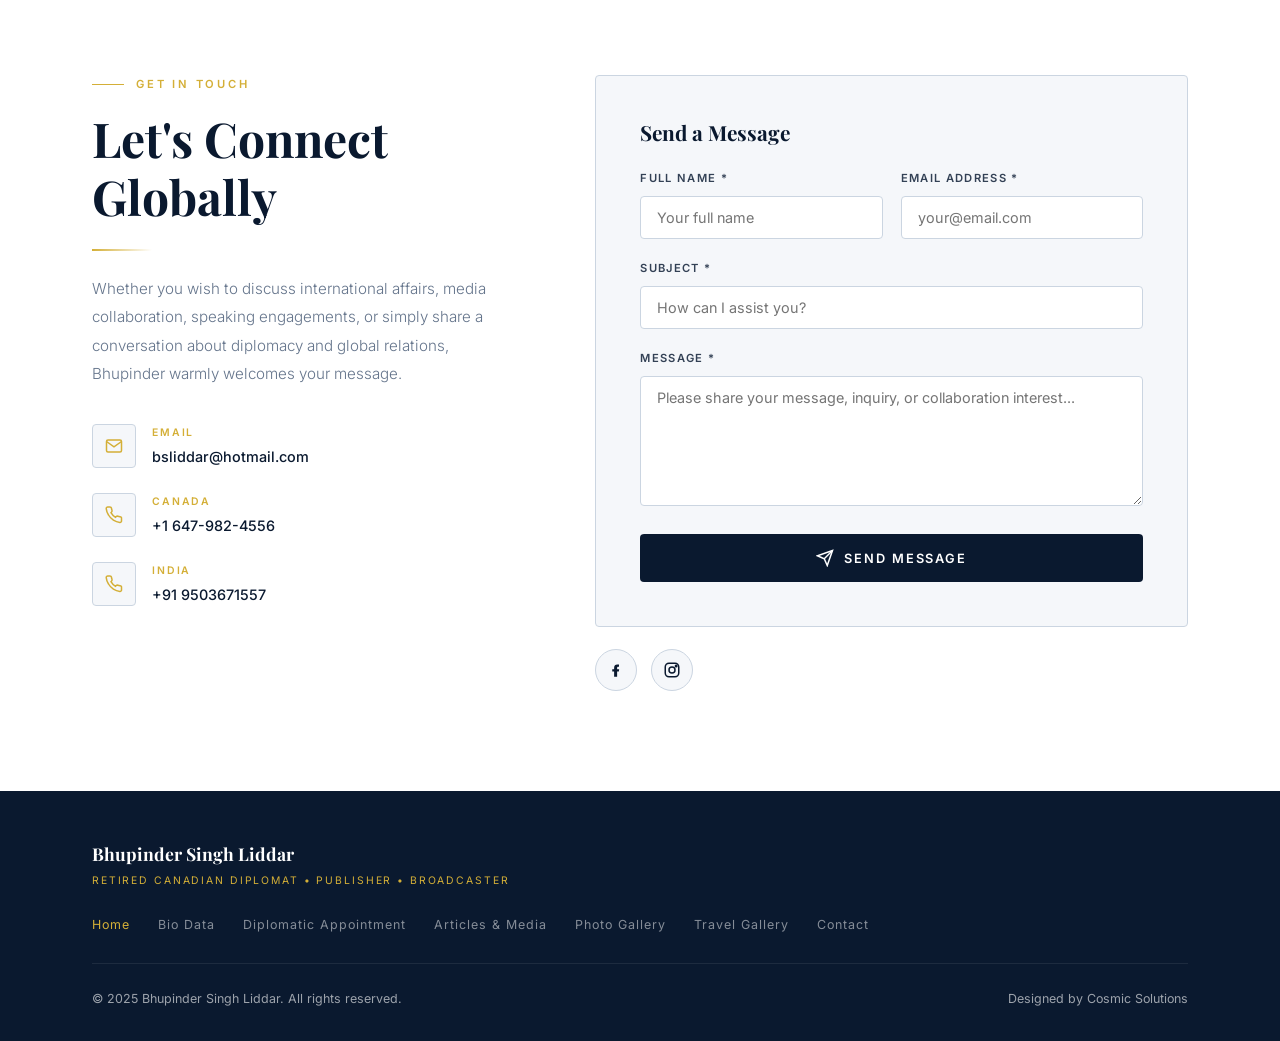
==== commit 058da0e5: "change: update website content" ====
--- a/index.html
+++ b/index.html
@@ -13,6 +13,7 @@
   <title>Bhupinder Singh Liddar | Retired Canadian Diplomat</title>
   <link rel="preconnect" href="https://fonts.googleapis.com" />
   <link rel="preconnect" href="https://fonts.gstatic.com" crossorigin />
+  <link href="https://fonts.googleapis.com/css2?family=Playfair+Display:ital,wght@0,400;0,500;0,600;0,700;0,800;1,400;1,500&family=Cormorant+Garamond:ital,wght@0,300;0,400;0,500;0,600;1,300;1,400&family=Inter:wght@300;400;500;600&display=swap" rel="stylesheet" />
   <link rel="stylesheet" href="css/style.css" />
 </head>
 <body data-page="home">
--- a/css/style.css
+++ b/css/style.css
@@ -1,8 +1,6 @@
 /* ===========================
    IMPORTS & VARIABLES
    =========================== */
-@import url('https://fonts.googleapis.com/css2?family=Playfair+Display:ital,wght@0,400;0,500;0,600;0,700;0,800;1,400;1,500&family=Cormorant+Garamond:ital,wght@0,300;0,400;0,500;0,600;1,300;1,400&family=Inter:wght@300;400;500;600&display=swap');
-
 :root {
   --navy: #0A192F;
   --navy-light: #112240;
@@ -124,6 +122,9 @@
   padding: 22px 0;
   transition: var(--transition);
 }
+#navbar .container {
+  max-width: 1320px;
+}
 #navbar.scrolled {
   background: rgba(255,255,255,0.97);
   box-shadow: 0 2px 24px rgba(10,25,47,0.1);
@@ -131,17 +132,27 @@
   backdrop-filter: blur(12px);
 }
 .nav-inner {
-  display: flex; align-items: center; justify-content: space-between;
+  display: flex; align-items: center; justify-content: space-between; gap: 24px;
+  flex-wrap: nowrap;
 }
 .nav-logo {
   display: flex; flex-direction: column;
+  align-items: flex-start;
+  flex: 0 0 auto;
+  min-width: max-content;
+  white-space: nowrap;
 }
 .nav-logo-name {
   font-family: 'Playfair Display', serif;
-  font-size: 1.1rem;
+  display: inline-block;
+  font-size: 1rem;
   font-weight: 700;
   color: var(--navy);
   letter-spacing: 0.02em;
+  line-height: 1.1;
+  white-space: nowrap;
+  word-break: keep-all;
+  min-width: max-content;
 }
 .nav-logo-title {
   font-size: 0.65rem;
@@ -151,16 +162,27 @@
   font-weight: 500;
 }
 .nav-links {
-  display: flex; align-items: center; gap: 36px;
+  display: flex; align-items: center; justify-content: flex-end; gap: clamp(14px, 1.7vw, 24px);
+  flex: 1 1 auto;
+  min-width: 0;
+  flex-wrap: nowrap;
+  white-space: nowrap;
+}
+.nav-links li {
+  flex: 0 0 auto;
+  min-width: max-content;
 }
 .nav-links a {
-  font-size: 0.8rem;
+  display: inline-flex;
+  align-items: center;
+  font-size: 0.75rem;
   font-weight: 500;
-  letter-spacing: 0.1em;
+  letter-spacing: 0.08em;
   text-transform: uppercase;
   color: var(--navy);
   position: relative;
   transition: var(--transition);
+  white-space: nowrap;
 }
 .nav-links a::after {
   content: ''; position: absolute; bottom: -4px; left: 0;
@@ -175,7 +197,7 @@
 .nav-cta {
   background: var(--navy) !important;
   color: var(--white) !important;
-  padding: 10px 22px !important;
+  padding: 10px 18px !important;
   border-radius: var(--radius);
   font-size: 0.75rem !important;
   letter-spacing: 0.12em !important;
@@ -1154,7 +1176,16 @@
 /* ===========================
    RESPONSIVE
    =========================== */
+@media (max-width: 1180px) {
+  .nav-inner { gap: 18px; }
+  .nav-links { gap: 16px; }
+  .nav-links a { font-size: 0.71rem; letter-spacing: 0.05em; }
+  .nav-cta { padding: 10px 16px !important; }
+}
 @media (max-width: 1024px) {
+  .nav-inner { gap: 18px; }
+  .nav-links { gap: 18px; }
+  .nav-links a { font-size: 0.71rem; letter-spacing: 0.06em; }
   .hero-inner { grid-template-columns: 1fr; gap: 48px; }
   .hero-right { display: flex; justify-content: center; }
   .hero-image { max-width: 360px; height: 420px; }
@@ -1169,7 +1200,7 @@
   .media-grid { grid-template-columns: 1fr 1fr; }
   .page-simple-grid { grid-template-columns: 1fr; }
 }
-@media (max-width: 768px) {
+@media (max-width: 920px) {
   .container { padding: 0 20px; }
   .section-pad { padding: 72px 0; }
   .page-main { padding-top: 92px; }
@@ -1180,9 +1211,17 @@
     padding: 16px 24px;
   }
   .nav-links.open { display: flex; }
-  .nav-links a { padding: 12px 0; border-bottom: 1px solid var(--gray-100); font-size: 0.88rem; }
+  .nav-links a {
+    display: flex;
+    padding: 12px 0;
+    border-bottom: 1px solid var(--gray-100);
+    font-size: 0.88rem;
+    white-space: nowrap;
+  }
   .nav-hamburger { display: flex; }
   #navbar { position: fixed; background: rgba(255,255,255,0.97); backdrop-filter: blur(12px); }
+}
+@media (max-width: 768px) {
   .timeline-line { left: 20px; }
   .timeline-item { grid-template-columns: 40px 1fr; gap: 0; }
   .timeline-item:nth-child(odd) .timeline-content,
